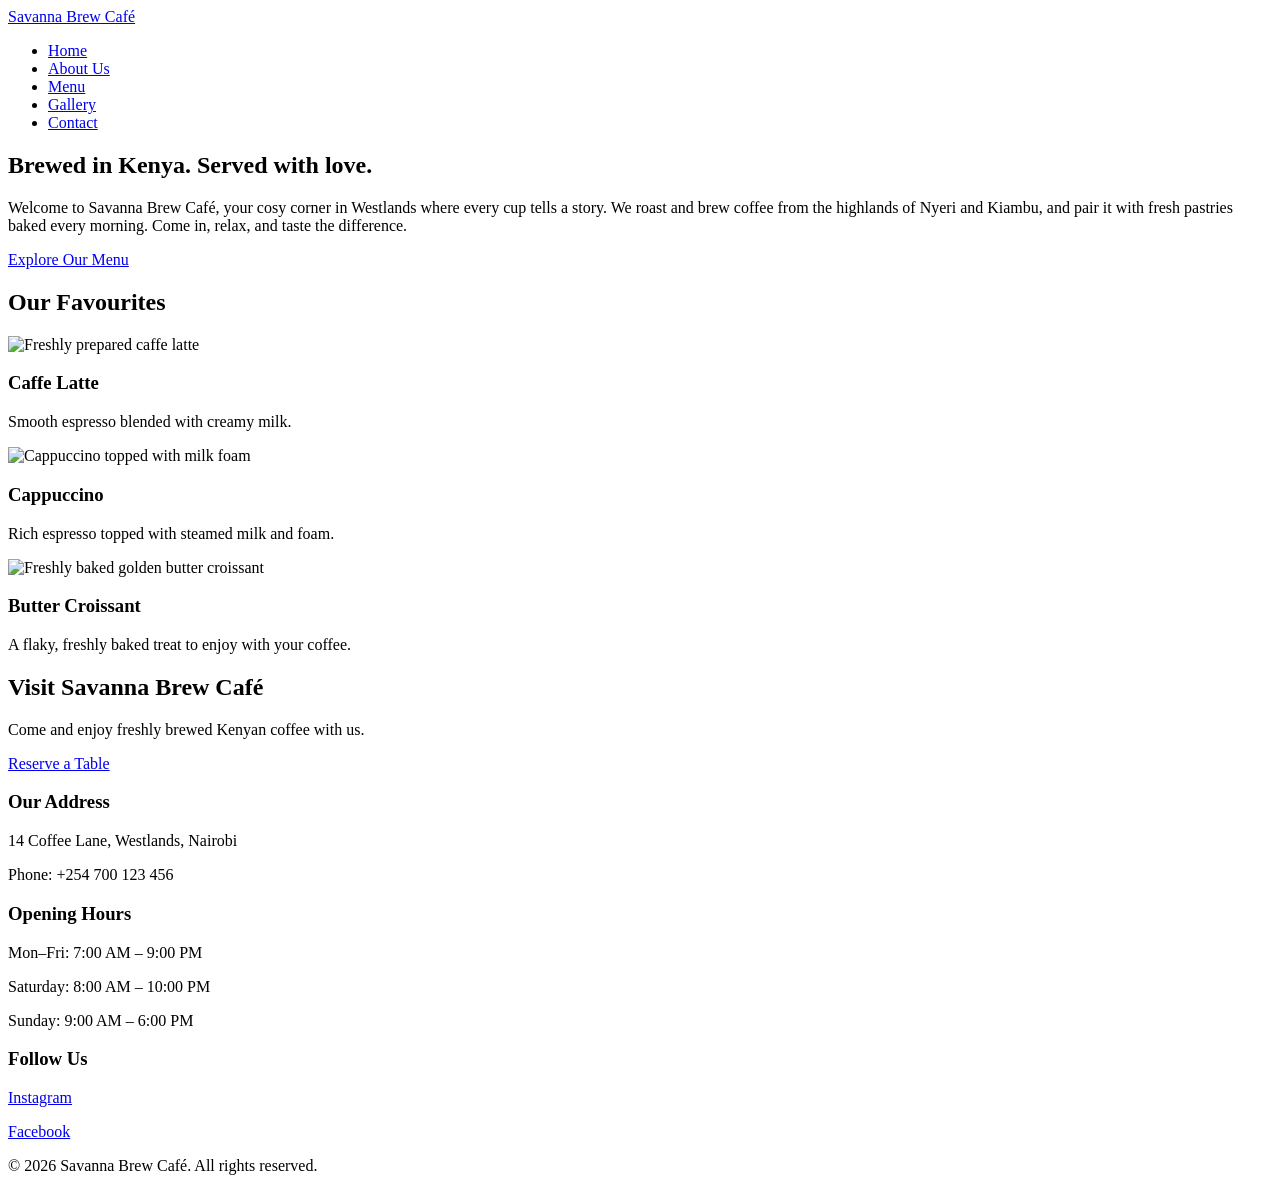
==== index.html @ 73fd677d "Create homepage layout for Savanna Brew Café Added structure and content for the Savanna Brew Café h" ====
<!DOCTYPE html>
<html lang="en">
<head>
    <meta charset="UTF-8">
    <meta name="viewport" content="width=device-width, initial-scale=1.0">
    <title>Savanna Brew Café</title>
    <link rel="stylesheet" href="css/style.css">
</head>
<body>

    <!-- Header and Navigation -->
    <header>
        <nav class="navbar">
            <a href="index.html" class="logo">Savanna Brew Café</a>

            <ul class="nav-links">
                <li><a href="index.html" class="active">Home</a></li>
                <li><a href="about.html">About Us</a></li>
                <li><a href="menu.html">Menu</a></li>
                <li><a href="gallery.html">Gallery</a></li>
                <li><a href="contact.html">Contact</a></li>
            </ul>
        </nav>
    </header>

    <!-- Main Home Page Content -->
    <main>

        <!-- Hero Section -->
        <section class="hero">
            <div class="hero-content">
                <h1>Brewed in Kenya. Served with love.</h1>

                <p>
                    Welcome to Savanna Brew Café, your cosy corner in Westlands
                    where every cup tells a story. We roast and brew coffee from
                    the highlands of Nyeri and Kiambu, and pair it with fresh
                    pastries baked every morning. Come in, relax, and taste
                    the difference.
                </p>

                <a href="menu.html" class="btn">Explore Our Menu</a>
            </div>
        </section>

        <!-- Favourite Items -->
        <section class="favourites">
            <h2>Our Favourites</h2>

            <div class="card-container">

                <article class="card">
                    <img src="latte.jpg"
                         alt="Freshly prepared caffe latte">
                    <h3>Caffe Latte</h3>
                    <p>Smooth espresso blended with creamy milk.</p>
                </article>

                <article class="card">
                    <img src="cappuccino.jpg"
                         alt="Cappuccino topped with milk foam">
                    <h3>Cappuccino</h3>
                    <p>Rich espresso topped with steamed milk and foam.</p>
                </article>

                <article class="card">
                    <img src="croissant.jpg"
                         alt="Freshly baked golden butter croissant">
                    <h3>Butter Croissant</h3>
                    <p>A flaky, freshly baked treat to enjoy with your coffee.</p>
                </article>

            </div>
        </section>

        <!-- Contact Call to Action -->
        <section class="visit">
            <h2>Visit Savanna Brew Café</h2>
            <p>Come and enjoy freshly brewed Kenyan coffee with us.</p>
            <a href="contact.html" class="btn">Reserve a Table</a>
        </section>

    </main>

    <!-- Footer -->
    <footer>
        <div class="footer-container">

            <div>
                <h3>Our Address</h3>
                <p>14 Coffee Lane, Westlands, Nairobi</p>
                <p>Phone: +254 700 123 456</p>
            </div>

            <div>
                <h3>Opening Hours</h3>
                <p>Mon–Fri: 7:00 AM – 9:00 PM</p>
                <p>Saturday: 8:00 AM – 10:00 PM</p>
                <p>Sunday: 9:00 AM – 6:00 PM</p>
            </div>

            <div>
                <h3>Follow Us</h3>
                <p><a href="https://www.instagram.com/"
                      target="_blank" rel="noopener noreferrer">Instagram</a></p>
                <p><a href="https://www.facebook.com/"
                      target="_blank" rel="noopener noreferrer">Facebook</a></p>
            </div>

        </div>

        <p class="copyright">
            &copy; 2026 Savanna Brew Café. All rights reserved.
        </p>
    </footer>

</body>
</html>
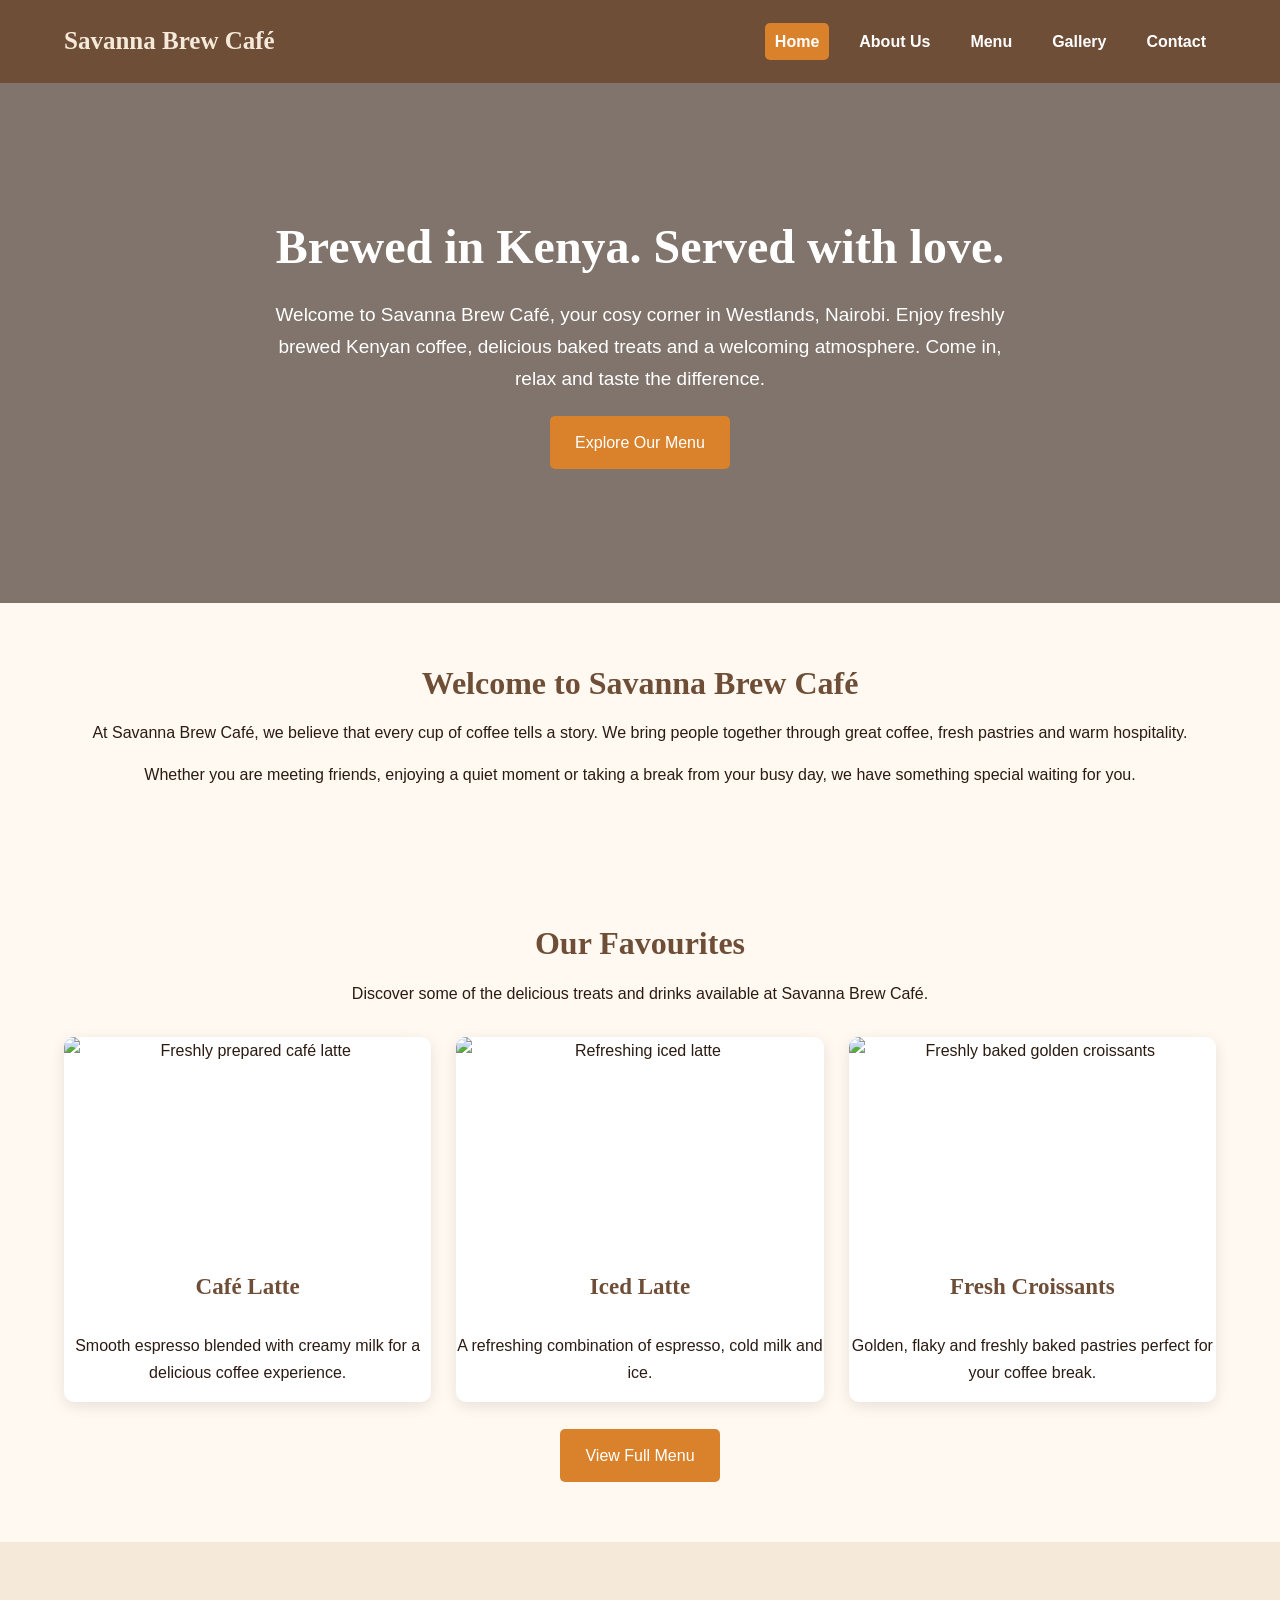
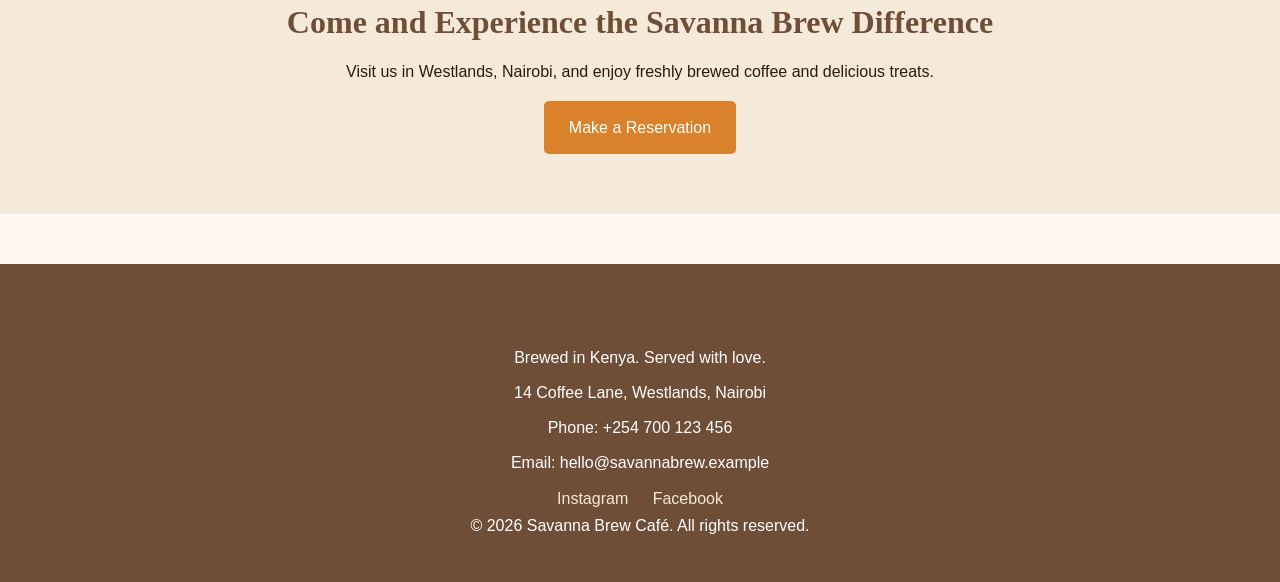
==== commit 0ecfc1b4: "Revise index.html for improved content and structure Updated the HTML structure and content for the " ====
--- a/index.html
+++ b/index.html
@@ -3,115 +3,218 @@
 <head>
     <meta charset="UTF-8">
     <meta name="viewport" content="width=device-width, initial-scale=1.0">
-    <title>Savanna Brew Café</title>
+
+    <title>Home | Savanna Brew Café</title>
+
+    <meta name="description" content="Welcome to Savanna Brew Café in Westlands, Nairobi. Enjoy freshly brewed Kenyan coffee, delicious pastries and a warm café experience.">
+
     <link rel="stylesheet" href="css/style.css">
 </head>
+
 <body>
 
-    <!-- Header and Navigation -->
-    <header>
-        <nav class="navbar">
-            <a href="index.html" class="logo">Savanna Brew Café</a>
-
-            <ul class="nav-links">
-                <li><a href="index.html" class="active">Home</a></li>
-                <li><a href="about.html">About Us</a></li>
-                <li><a href="menu.html">Menu</a></li>
-                <li><a href="gallery.html">Gallery</a></li>
-                <li><a href="contact.html">Contact</a></li>
-            </ul>
-        </nav>
+    <!-- WEBSITE HEADER -->
+    <header class="site-header">
+        <div class="container">
+
+            <a href="index.html" class="logo">
+                Savanna Brew Café
+            </a>
+
+            <!-- MAIN NAVIGATION -->
+            <nav class="main-nav">
+                <ul>
+                    <li><a href="index.html" class="active">Home</a></li>
+                    <li><a href="about.html">About Us</a></li>
+                    <li><a href="menu.html">Menu</a></li>
+                    <li><a href="gallery.html">Gallery</a></li>
+                    <li><a href="contact.html">Contact</a></li>
+                </ul>
+            </nav>
+
+        </div>
     </header>
 
-    <!-- Main Home Page Content -->
+    <!-- MAIN CONTENT -->
     <main>
 
-        <!-- Hero Section -->
+        <!-- HERO SECTION -->
         <section class="hero">
             <div class="hero-content">
+
                 <h1>Brewed in Kenya. Served with love.</h1>
 
                 <p>
-                    Welcome to Savanna Brew Café, your cosy corner in Westlands
-                    where every cup tells a story. We roast and brew coffee from
-                    the highlands of Nyeri and Kiambu, and pair it with fresh
-                    pastries baked every morning. Come in, relax, and taste
-                    the difference.
-                </p>
-
-                <a href="menu.html" class="btn">Explore Our Menu</a>
-            </div>
-        </section>
-
-        <!-- Favourite Items -->
-        <section class="favourites">
-            <h2>Our Favourites</h2>
-
-            <div class="card-container">
-
-                <article class="card">
-                    <img src="latte.jpg"
-                         alt="Freshly prepared caffe latte">
-                    <h3>Caffe Latte</h3>
-                    <p>Smooth espresso blended with creamy milk.</p>
-                </article>
-
-                <article class="card">
-                    <img src="cappuccino.jpg"
-                         alt="Cappuccino topped with milk foam">
-                    <h3>Cappuccino</h3>
-                    <p>Rich espresso topped with steamed milk and foam.</p>
-                </article>
-
-                <article class="card">
-                    <img src="croissant.jpg"
-                         alt="Freshly baked golden butter croissant">
-                    <h3>Butter Croissant</h3>
-                    <p>A flaky, freshly baked treat to enjoy with your coffee.</p>
-                </article>
-
-            </div>
-        </section>
-
-        <!-- Contact Call to Action -->
-        <section class="visit">
-            <h2>Visit Savanna Brew Café</h2>
-            <p>Come and enjoy freshly brewed Kenyan coffee with us.</p>
-            <a href="contact.html" class="btn">Reserve a Table</a>
+                    Welcome to Savanna Brew Café, your cosy corner in
+                    Westlands, Nairobi. Enjoy freshly brewed Kenyan coffee,
+                    delicious baked treats and a welcoming atmosphere.
+                    Come in, relax and taste the difference.
+                </p>
+
+                <a href="menu.html" class="btn">
+                    Explore Our Menu
+                </a>
+
+            </div>
+        </section>
+
+        <!-- INTRODUCTION -->
+        <section class="featured-section">
+            <div class="container">
+
+                <h2>Welcome to Savanna Brew Café</h2>
+
+                <p>
+                    At Savanna Brew Café, we believe that every cup of
+                    coffee tells a story. We bring people together through
+                    great coffee, fresh pastries and warm hospitality.
+                </p>
+
+                <p>
+                    Whether you are meeting friends, enjoying a quiet
+                    moment or taking a break from your busy day,
+                    we have something special waiting for you.
+                </p>
+
+            </div>
+        </section>
+
+        <!-- FEATURED PRODUCTS -->
+        <section class="featured-section">
+            <div class="container">
+
+                <h2>Our Favourites</h2>
+
+                <p>
+                    Discover some of the delicious treats and drinks
+                    available at Savanna Brew Café.
+                </p>
+
+                <div class="featured-grid">
+
+                    <!-- PRODUCT ONE -->
+                    <article class="featured-card">
+
+                        <img
+                            src="images/latte.jpg"
+                            alt="Freshly prepared café latte">
+
+                        <h3>Café Latte</h3>
+
+                        <p>
+                            Smooth espresso blended with creamy milk
+                            for a delicious coffee experience.
+                        </p>
+
+                    </article>
+
+                    <!-- PRODUCT TWO -->
+                    <article class="featured-card">
+
+                        <img
+                            src="images/iced latte.jpg"
+                            alt="Refreshing iced latte">
+
+                        <h3>Iced Latte</h3>
+
+                        <p>
+                            A refreshing combination of espresso,
+                            cold milk and ice.
+                        </p>
+
+                    </article>
+
+                    <!-- PRODUCT THREE -->
+                    <article class="featured-card">
+
+                        <img
+                            src="images/croissants.jpg"
+                            alt="Freshly baked golden croissants">
+
+                        <h3>Fresh Croissants</h3>
+
+                        <p>
+                            Golden, flaky and freshly baked pastries
+                            perfect for your coffee break.
+                        </p>
+
+                    </article>
+
+                </div>
+
+                <br>
+
+                <a href="menu.html" class="btn">
+                    View Full Menu
+                </a>
+
+            </div>
+        </section>
+
+        <!-- CALL TO ACTION -->
+        <section class="page-banner">
+            <div class="container">
+
+                <h2>Come and Experience the Savanna Brew Difference</h2>
+
+                <p>
+                    Visit us in Westlands, Nairobi, and enjoy
+                    freshly brewed coffee and delicious treats.
+                </p>
+
+                <a href="contact.html" class="btn">
+                    Make a Reservation
+                </a>
+
+            </div>
         </section>
 
     </main>
 
-    <!-- Footer -->
-    <footer>
-        <div class="footer-container">
-
-            <div>
-                <h3>Our Address</h3>
-                <p>14 Coffee Lane, Westlands, Nairobi</p>
-                <p>Phone: +254 700 123 456</p>
-            </div>
-
-            <div>
-                <h3>Opening Hours</h3>
-                <p>Mon–Fri: 7:00 AM – 9:00 PM</p>
-                <p>Saturday: 8:00 AM – 10:00 PM</p>
-                <p>Sunday: 9:00 AM – 6:00 PM</p>
-            </div>
-
-            <div>
-                <h3>Follow Us</h3>
-                <p><a href="https://www.instagram.com/"
-                      target="_blank" rel="noopener noreferrer">Instagram</a></p>
-                <p><a href="https://www.facebook.com/"
-                      target="_blank" rel="noopener noreferrer">Facebook</a></p>
-            </div>
+    <!-- WEBSITE FOOTER -->
+    <footer class="site-footer">
+
+        <div class="container">
+
+            <h3>Savanna Brew Café</h3>
+
+            <p>Brewed in Kenya. Served with love.</p>
+
+            <p>
+                14 Coffee Lane, Westlands, Nairobi
+            </p>
+
+            <p>
+                Phone: +254 700 123 456
+            </p>
+
+            <p>
+                Email: hello@savannabrew.example
+            </p>
+
+            <div class="social-links">
+
+                <a href="https://www.instagram.com/"
+                   target="_blank"
+                   rel="noopener noreferrer">
+                    Instagram
+                </a>
+
+                <a href="https://www.facebook.com/"
+                   target="_blank"
+                   rel="noopener noreferrer">
+                    Facebook
+                </a>
+
+            </div>
+
+            <p>
+                &copy; 2026 Savanna Brew Café.
+                All rights reserved.
+            </p>
 
         </div>
 
-        <p class="copyright">
-            &copy; 2026 Savanna Brew Café. All rights reserved.
-        </p>
     </footer>
 
 </body>
--- a/css/style.css
+++ b/css/style.css
@@ -0,0 +1,478 @@
+:root {
+    --coffee-brown: #6F4E37;
+    --cream: #F5E9DA;
+    --savanna-orange: #D9822B;
+    --dark-text: #2B1B12;
+    --white: #FFFFFF;
+    --light-brown: #E8D5C0;
+}
+
+* {
+    margin: 0;
+    padding: 0;
+    box-sizing: border-box;
+}
+
+html {
+    scroll-behavior: smooth;
+}
+
+body {
+    font-family: Arial, sans-serif;
+    font-size: 16px;
+    line-height: 1.7;
+    color: var(--dark-text);
+    background: #FFF9F2;
+}
+
+h1, h2, h3 {
+    font-family: Georgia, serif;
+    color: var(--coffee-brown);
+    line-height: 1.3;
+    margin-bottom: 15px;
+}
+
+h1 { font-size: 42px; }
+h2 { font-size: 32px; }
+h3 { font-size: 23px; }
+
+p { margin-bottom: 15px; }
+
+a {
+    color: var(--coffee-brown);
+    text-decoration: none;
+}
+
+a:hover { color: var(--savanna-orange); }
+
+img {
+    max-width: 100%;
+    display: block;
+}
+
+.container {
+    width: 90%;
+    max-width: 1200px;
+    margin: auto;
+}
+
+/* HEADER AND NAVIGATION */
+
+.site-header {
+    background: var(--coffee-brown);
+    padding: 20px 0;
+}
+
+.site-header .container {
+    display: flex;
+    justify-content: space-between;
+    align-items: center;
+    gap: 20px;
+}
+
+.logo {
+    color: var(--cream);
+    font-family: Georgia, serif;
+    font-size: 25px;
+    font-weight: bold;
+}
+
+.main-nav ul {
+    list-style: none;
+    display: flex;
+    gap: 20px;
+}
+
+.main-nav a {
+    color: var(--white);
+    padding: 10px;
+    font-weight: bold;
+}
+
+.main-nav a:hover,
+.main-nav a.active {
+    background: var(--savanna-orange);
+    border-radius: 5px;
+    color: var(--white);
+}
+
+/* BUTTONS */
+
+.btn, button {
+    display: inline-block;
+    background: var(--savanna-orange);
+    color: var(--white);
+    padding: 13px 25px;
+    border: none;
+    border-radius: 5px;
+    cursor: pointer;
+    font-size: 16px;
+    transition: 0.3s;
+}
+
+.btn:hover, button:hover {
+    background: var(--coffee-brown);
+    color: var(--white);
+}
+
+/* HOMEPAGE HERO */
+
+.hero {
+    min-height: 520px;
+    background-image:
+        linear-gradient(rgba(43,27,18,0.6), rgba(43,27,18,0.6)),
+        url("../images/hero.jpg");
+    background-size: cover;
+    background-position: center;
+    display: flex;
+    align-items: center;
+    justify-content: center;
+    text-align: center;
+    padding: 50px 20px;
+    color: var(--white);
+}
+
+.hero h1, .hero h2 {
+    color: var(--white);
+    font-size: 48px;
+}
+
+.hero p {
+    max-width: 750px;
+    margin: 20px auto;
+    font-size: 19px;
+}
+
+/* PAGE BANNER */
+
+.page-banner {
+    background: var(--cream);
+    padding: 60px 20px;
+    text-align: center;
+}
+
+/* HOMEPAGE CARDS */
+
+.featured-section,
+.favourites-section {
+    padding: 60px 0;
+    text-align: center;
+}
+
+.featured-grid,
+.featured-cards,
+.favourites-grid,
+.product-grid {
+    display: flex;
+    gap: 25px;
+    justify-content: center;
+    align-items: stretch;
+    margin-top: 30px;
+}
+
+.featured-card,
+.favourite-card,
+.product-card {
+    flex: 1;
+    background: var(--white);
+    border-radius: 10px;
+    overflow: hidden;
+    box-shadow: 0 4px 15px rgba(0,0,0,0.1);
+    transition: 0.3s;
+}
+
+.featured-card:hover,
+.favourite-card:hover,
+.product-card:hover {
+    transform: translateY(-7px);
+}
+
+.featured-card img,
+.favourite-card img,
+.product-card img {
+    width: 100%;
+    height: 220px;
+    object-fit: cover;
+}
+
+.featured-card h3,
+.favourite-card h3,
+.product-card h3 {
+    padding: 15px;
+}
+
+/* ABOUT PAGE */
+
+.about-section {
+    padding: 60px 0;
+}
+
+.about-content,
+.about-container,
+.about-wrapper {
+    display: flex;
+    align-items: center;
+    gap: 40px;
+}
+
+.about-image,
+.about-content img,
+.about-container img {
+    width: 45%;
+    max-height: 450px;
+    object-fit: cover;
+    border-radius: 12px;
+}
+
+.about-text { flex: 1; }
+
+.about-text ul {
+    padding-left: 25px;
+}
+
+blockquote {
+    background: var(--cream);
+    border-left: 5px solid var(--savanna-orange);
+    padding: 20px;
+    margin: 25px 0;
+    font-style: italic;
+}
+
+/* MENU TABLES */
+
+.menu-section {
+    padding: 50px 0;
+}
+
+.menu-section h2 {
+    margin-top: 30px;
+}
+
+.table-wrapper,
+.table-container {
+    width: 100%;
+    overflow-x: auto;
+    margin-bottom: 30px;
+}
+
+table {
+    width: 100%;
+    border-collapse: collapse;
+    background: var(--white);
+    border: 1px solid var(--light-brown);
+    margin-bottom: 25px;
+}
+
+thead {
+    background: var(--coffee-brown);
+    color: var(--white);
+}
+
+th, td {
+    padding: 14px 16px;
+    text-align: left;
+    border: 1px solid var(--light-brown);
+}
+
+tbody tr:nth-child(even) {
+    background: var(--cream);
+}
+
+tbody tr:hover {
+    background: #F2D9BD;
+}
+
+td:last-child,
+th:last-child {
+    text-align: right;
+}
+
+/* GALLERY */
+
+.gallery-section {
+    padding: 55px 0;
+}
+
+.gallery-section h2 {
+    text-align: center;
+    margin-bottom: 30px;
+}
+
+.gallery-grid {
+    display: grid;
+    grid-template-columns: repeat(4, 1fr);
+    gap: 22px;
+}
+
+.gallery-item {
+    background: var(--white);
+    border-radius: 10px;
+    overflow: hidden;
+    box-shadow: 0 4px 12px rgba(0,0,0,0.1);
+}
+
+.gallery-item img {
+    width: 100%;
+    height: 240px;
+    object-fit: cover;
+    transition: transform 0.3s;
+}
+
+.gallery-item:hover img {
+    transform: scale(1.05);
+}
+
+.gallery-item figcaption {
+    text-align: center;
+    padding: 12px;
+    font-weight: bold;
+    color: var(--coffee-brown);
+}
+
+/* CONTACT PAGE */
+
+.contact-section {
+    padding: 60px 0;
+}
+
+.contact-container,
+.contact-content {
+    display: flex;
+    align-items: flex-start;
+    gap: 40px;
+}
+
+.contact-details,
+.contact-info {
+    flex: 1;
+    background: var(--cream);
+    padding: 30px;
+    border-radius: 10px;
+}
+
+.contact-form {
+    flex: 1.3;
+    background: var(--white);
+    padding: 30px;
+    border-radius: 10px;
+    box-shadow: 0 4px 15px rgba(0,0,0,0.08);
+}
+
+form label {
+    display: block;
+    font-weight: bold;
+    margin-bottom: 6px;
+}
+
+form input,
+form select,
+form textarea {
+    width: 100%;
+    padding: 12px;
+    margin-bottom: 18px;
+    border: 1px solid #B9A28C;
+    border-radius: 5px;
+    font-size: 16px;
+}
+
+form fieldset {
+    border: 1px solid var(--light-brown);
+    padding: 15px;
+    margin-bottom: 20px;
+}
+
+/* FOOTER */
+
+.site-footer {
+    background: var(--coffee-brown);
+    color: var(--white);
+    text-align: center;
+    padding: 35px 15px;
+    margin-top: 50px;
+}
+
+.site-footer p {
+    margin-bottom: 8px;
+}
+
+.site-footer a {
+    color: var(--cream);
+    margin: 0 10px;
+}
+
+.site-footer a:hover {
+    color: var(--savanna-orange);
+}
+
+/* TABLET */
+
+@media (max-width: 768px) {
+    .site-header .container {
+        flex-direction: column;
+    }
+
+    .main-nav ul {
+        flex-wrap: wrap;
+        justify-content: center;
+        gap: 10px;
+    }
+
+    .featured-grid,
+    .featured-cards,
+    .favourites-grid,
+    .product-grid {
+        flex-wrap: wrap;
+    }
+
+    .featured-card,
+    .favourite-card,
+    .product-card {
+        flex: 1 1 45%;
+    }
+
+    .about-content,
+    .about-container,
+    .about-wrapper,
+    .contact-container,
+    .contact-content {
+        flex-direction: column;
+    }
+
+    .about-image,
+    .about-content img,
+    .about-container img {
+        width: 100%;
+    }
+
+    .gallery-grid {
+        grid-template-columns: repeat(2, 1fr);
+    }
+}
+
+/* MOBILE */
+
+@media (max-width: 480px) {
+    h1 { font-size: 32px; }
+    h2 { font-size: 26px; }
+
+    .container { width: 94%; }
+
+    .featured-card,
+    .favourite-card,
+    .product-card {
+        flex: 1 1 100%;
+    }
+
+    .gallery-grid {
+        grid-template-columns: 1fr;
+    }
+
+    .hero h1,
+    .hero h2 {
+        font-size: 30px;
+    }
+
+    .gallery-item img {
+        height: 230px;
+    }
+}
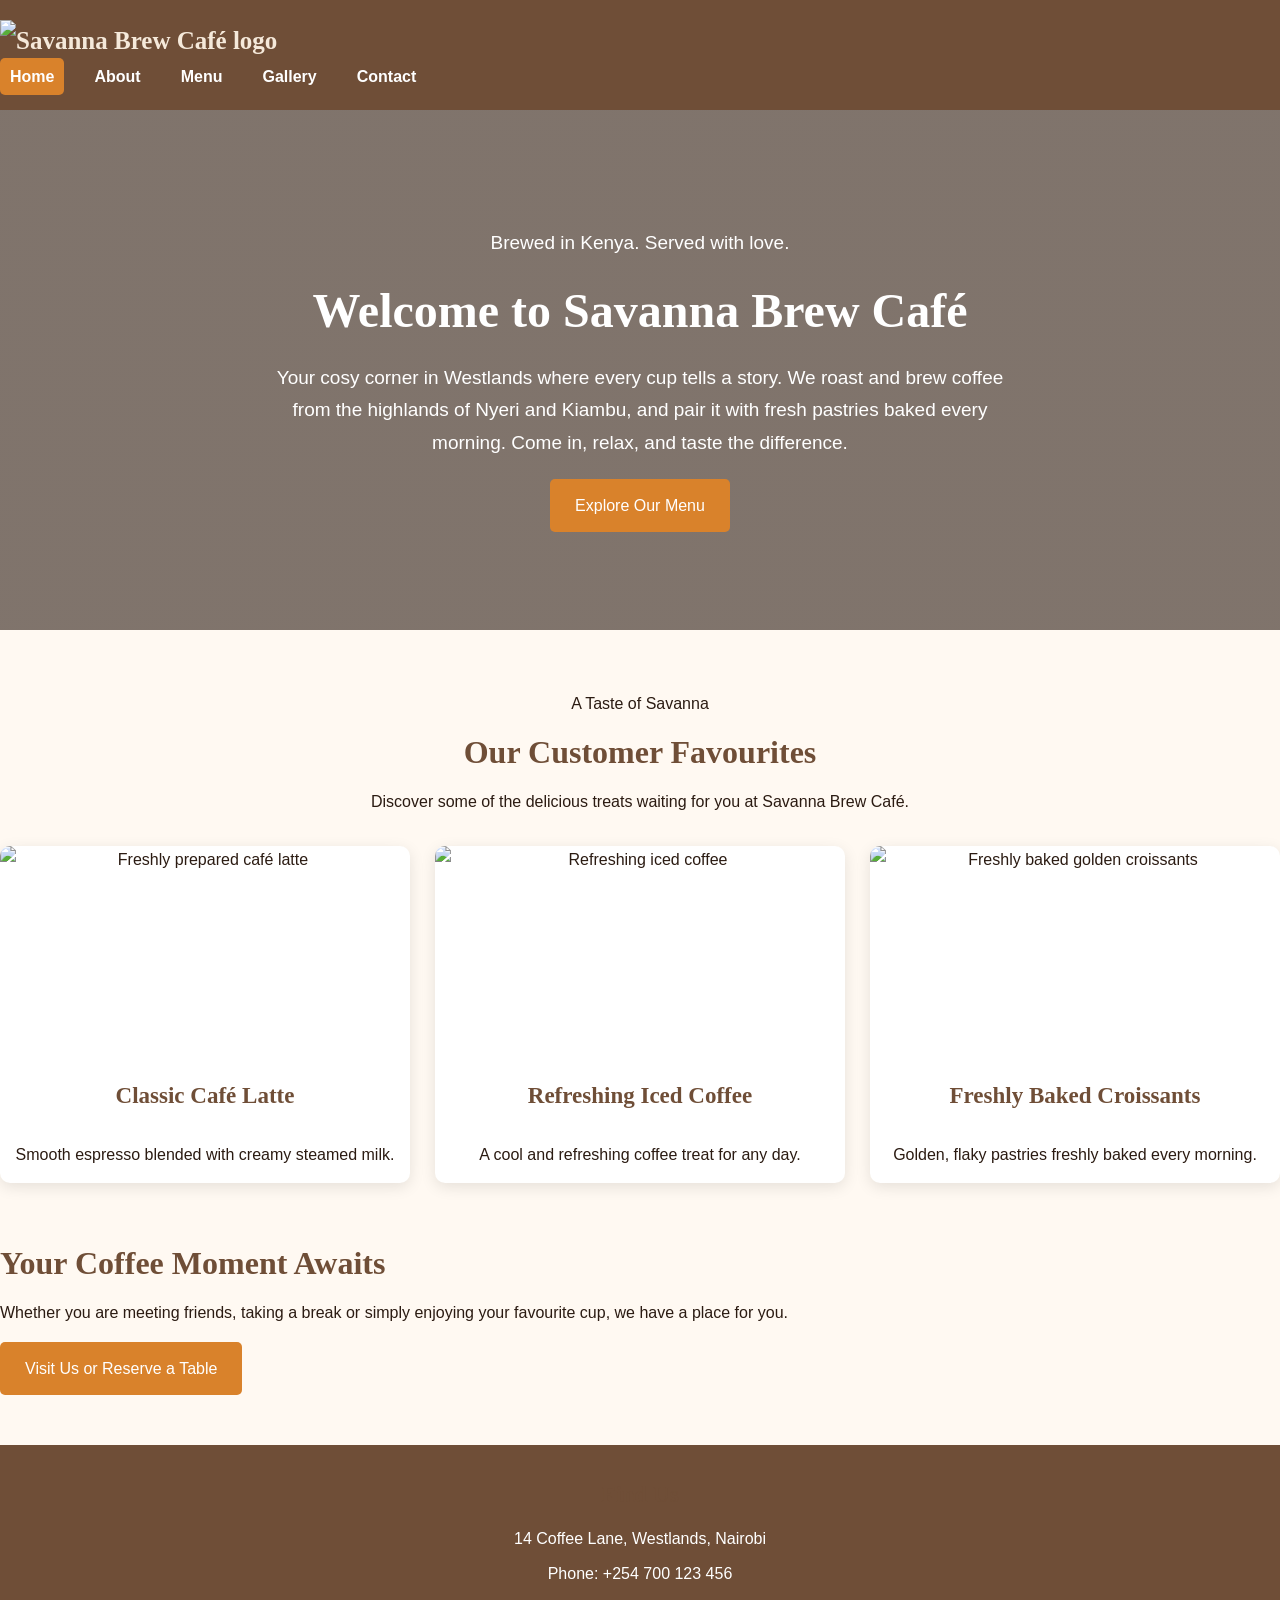
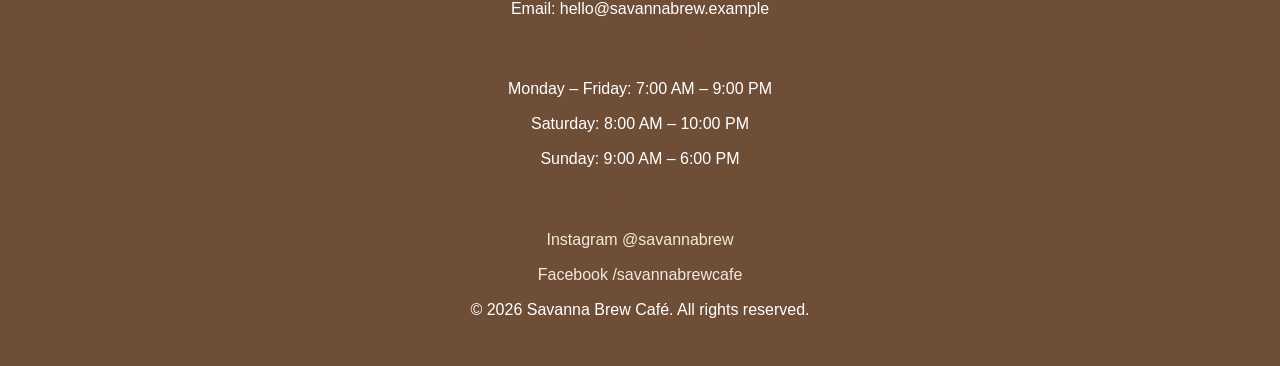
==== commit 656a8796: "Refactor index.html for improved content and structure Updated meta description and improved content" ====
--- a/index.html
+++ b/index.html
@@ -3,29 +3,27 @@
 <head>
     <meta charset="UTF-8">
     <meta name="viewport" content="width=device-width, initial-scale=1.0">
-
+    <meta name="description" content="Welcome to Savanna Brew Café in Westlands, Nairobi. Enjoy freshly brewed Kenyan coffee and delicious pastries.">
     <title>Home | Savanna Brew Café</title>
-
-    <meta name="description" content="Welcome to Savanna Brew Café in Westlands, Nairobi. Enjoy freshly brewed Kenyan coffee, delicious pastries and a warm café experience.">
 
     <link rel="stylesheet" href="css/style.css">
 </head>
 
 <body>
 
-    <!-- WEBSITE HEADER -->
+    <!-- Header and Navigation -->
     <header class="site-header">
-        <div class="container">
+        <div class="header-container">
 
             <a href="index.html" class="logo">
-                Savanna Brew Café
+                <img src="images/savanna-brew-logo.png"
+                     alt="Savanna Brew Café logo">
             </a>
 
-            <!-- MAIN NAVIGATION -->
-            <nav class="main-nav">
+            <nav class="main-nav" aria-label="Main navigation">
                 <ul>
                     <li><a href="index.html" class="active">Home</a></li>
-                    <li><a href="about.html">About Us</a></li>
+                    <li><a href="about.html">About</a></li>
                     <li><a href="menu.html">Menu</a></li>
                     <li><a href="gallery.html">Gallery</a></li>
                     <li><a href="contact.html">Contact</a></li>
@@ -35,186 +33,141 @@
         </div>
     </header>
 
-    <!-- MAIN CONTENT -->
+    <!-- Main Content -->
     <main>
 
-        <!-- HERO SECTION -->
+        <!-- Hero Section -->
         <section class="hero">
             <div class="hero-content">
+                <p class="hero-tagline">
+                    Brewed in Kenya. Served with love.
+                </p>
 
-                <h1>Brewed in Kenya. Served with love.</h1>
+                <h1>Welcome to Savanna Brew Café</h1>
 
                 <p>
-                    Welcome to Savanna Brew Café, your cosy corner in
-                    Westlands, Nairobi. Enjoy freshly brewed Kenyan coffee,
-                    delicious baked treats and a welcoming atmosphere.
-                    Come in, relax and taste the difference.
+                    Your cosy corner in Westlands where every cup tells
+                    a story. We roast and brew coffee from the highlands
+                    of Nyeri and Kiambu, and pair it with fresh pastries
+                    baked every morning. Come in, relax, and taste the difference.
                 </p>
 
                 <a href="menu.html" class="btn">
                     Explore Our Menu
                 </a>
+            </div>
+        </section>
+
+        <!-- Featured Section -->
+        <section class="featured-section">
+            <div class="section-heading">
+                <p class="section-subtitle">A Taste of Savanna</p>
+                <h2>Our Customer Favourites</h2>
+                <p>
+                    Discover some of the delicious treats waiting for you
+                    at Savanna Brew Café.
+                </p>
+            </div>
+
+            <div class="featured-grid">
+
+                <article class="featured-card">
+                    <img src="images/latte.jpg"
+                         alt="Freshly prepared café latte">
+
+                    <div class="card-content">
+                        <h3>Classic Café Latte</h3>
+                        <p>
+                            Smooth espresso blended with creamy steamed milk.
+                        </p>
+                    </div>
+                </article>
+
+                <article class="featured-card">
+                    <img src="images/iced-coffee.jpg"
+                         alt="Refreshing iced coffee">
+
+                    <div class="card-content">
+                        <h3>Refreshing Iced Coffee</h3>
+                        <p>
+                            A cool and refreshing coffee treat for any day.
+                        </p>
+                    </div>
+                </article>
+
+                <article class="featured-card">
+                    <img src="images/croissants.jpg"
+                         alt="Freshly baked golden croissants">
+
+                    <div class="card-content">
+                        <h3>Freshly Baked Croissants</h3>
+                        <p>
+                            Golden, flaky pastries freshly baked every morning.
+                        </p>
+                    </div>
+                </article>
 
             </div>
         </section>
 
-        <!-- INTRODUCTION -->
-        <section class="featured-section">
-            <div class="container">
+        <!-- Contact Call to Action -->
+        <section class="home-cta">
+            <h2>Your Coffee Moment Awaits</h2>
 
-                <h2>Welcome to Savanna Brew Café</h2>
+            <p>
+                Whether you are meeting friends, taking a break or simply
+                enjoying your favourite cup, we have a place for you.
+            </p>
 
-                <p>
-                    At Savanna Brew Café, we believe that every cup of
-                    coffee tells a story. We bring people together through
-                    great coffee, fresh pastries and warm hospitality.
-                </p>
-
-                <p>
-                    Whether you are meeting friends, enjoying a quiet
-                    moment or taking a break from your busy day,
-                    we have something special waiting for you.
-                </p>
-
-            </div>
-        </section>
-
-        <!-- FEATURED PRODUCTS -->
-        <section class="featured-section">
-            <div class="container">
-
-                <h2>Our Favourites</h2>
-
-                <p>
-                    Discover some of the delicious treats and drinks
-                    available at Savanna Brew Café.
-                </p>
-
-                <div class="featured-grid">
-
-                    <!-- PRODUCT ONE -->
-                    <article class="featured-card">
-
-                        <img
-                            src="images/latte.jpg"
-                            alt="Freshly prepared café latte">
-
-                        <h3>Café Latte</h3>
-
-                        <p>
-                            Smooth espresso blended with creamy milk
-                            for a delicious coffee experience.
-                        </p>
-
-                    </article>
-
-                    <!-- PRODUCT TWO -->
-                    <article class="featured-card">
-
-                        <img
-                            src="images/iced latte.jpg"
-                            alt="Refreshing iced latte">
-
-                        <h3>Iced Latte</h3>
-
-                        <p>
-                            A refreshing combination of espresso,
-                            cold milk and ice.
-                        </p>
-
-                    </article>
-
-                    <!-- PRODUCT THREE -->
-                    <article class="featured-card">
-
-                        <img
-                            src="images/croissants.jpg"
-                            alt="Freshly baked golden croissants">
-
-                        <h3>Fresh Croissants</h3>
-
-                        <p>
-                            Golden, flaky and freshly baked pastries
-                            perfect for your coffee break.
-                        </p>
-
-                    </article>
-
-                </div>
-
-                <br>
-
-                <a href="menu.html" class="btn">
-                    View Full Menu
-                </a>
-
-            </div>
-        </section>
-
-        <!-- CALL TO ACTION -->
-        <section class="page-banner">
-            <div class="container">
-
-                <h2>Come and Experience the Savanna Brew Difference</h2>
-
-                <p>
-                    Visit us in Westlands, Nairobi, and enjoy
-                    freshly brewed coffee and delicious treats.
-                </p>
-
-                <a href="contact.html" class="btn">
-                    Make a Reservation
-                </a>
-
-            </div>
+            <a href="contact.html" class="btn">
+                Visit Us or Reserve a Table
+            </a>
         </section>
 
     </main>
 
-    <!-- WEBSITE FOOTER -->
+    <!-- Footer -->
     <footer class="site-footer">
+        <div class="footer-container">
 
-        <div class="container">
+            <section class="footer-column">
+                <h3>Find Us</h3>
+                <p>14 Coffee Lane, Westlands, Nairobi</p>
+                <p>Phone: +254 700 123 456</p>
+                <p>Email: hello@savannabrew.example</p>
+            </section>
 
-            <h3>Savanna Brew Café</h3>
+            <section class="footer-column">
+                <h3>Opening Hours</h3>
+                <p>Monday – Friday: 7:00 AM – 9:00 PM</p>
+                <p>Saturday: 8:00 AM – 10:00 PM</p>
+                <p>Sunday: 9:00 AM – 6:00 PM</p>
+            </section>
 
-            <p>Brewed in Kenya. Served with love.</p>
+            <section class="footer-column">
+                <h3>Follow Us</h3>
+                <p>
+                    <a href="https://www.instagram.com/savannabrew/"
+                       target="_blank" rel="noopener noreferrer">
+                        Instagram @savannabrew
+                    </a>
+                </p>
 
-            <p>
-                14 Coffee Lane, Westlands, Nairobi
-            </p>
-
-            <p>
-                Phone: +254 700 123 456
-            </p>
-
-            <p>
-                Email: hello@savannabrew.example
-            </p>
-
-            <div class="social-links">
-
-                <a href="https://www.instagram.com/"
-                   target="_blank"
-                   rel="noopener noreferrer">
-                    Instagram
-                </a>
-
-                <a href="https://www.facebook.com/"
-                   target="_blank"
-                   rel="noopener noreferrer">
-                    Facebook
-                </a>
-
-            </div>
-
-            <p>
-                &copy; 2026 Savanna Brew Café.
-                All rights reserved.
-            </p>
+                <p>
+                    <a href="https://www.facebook.com/savannabrewcafe/"
+                       target="_blank" rel="noopener noreferrer">
+                        Facebook /savannabrewcafe
+                    </a>
+                </p>
+            </section>
 
         </div>
 
+        <div class="footer-bottom">
+            <p>
+                &copy; 2026 Savanna Brew Café. All rights reserved.
+            </p>
+        </div>
     </footer>
 
 </body>
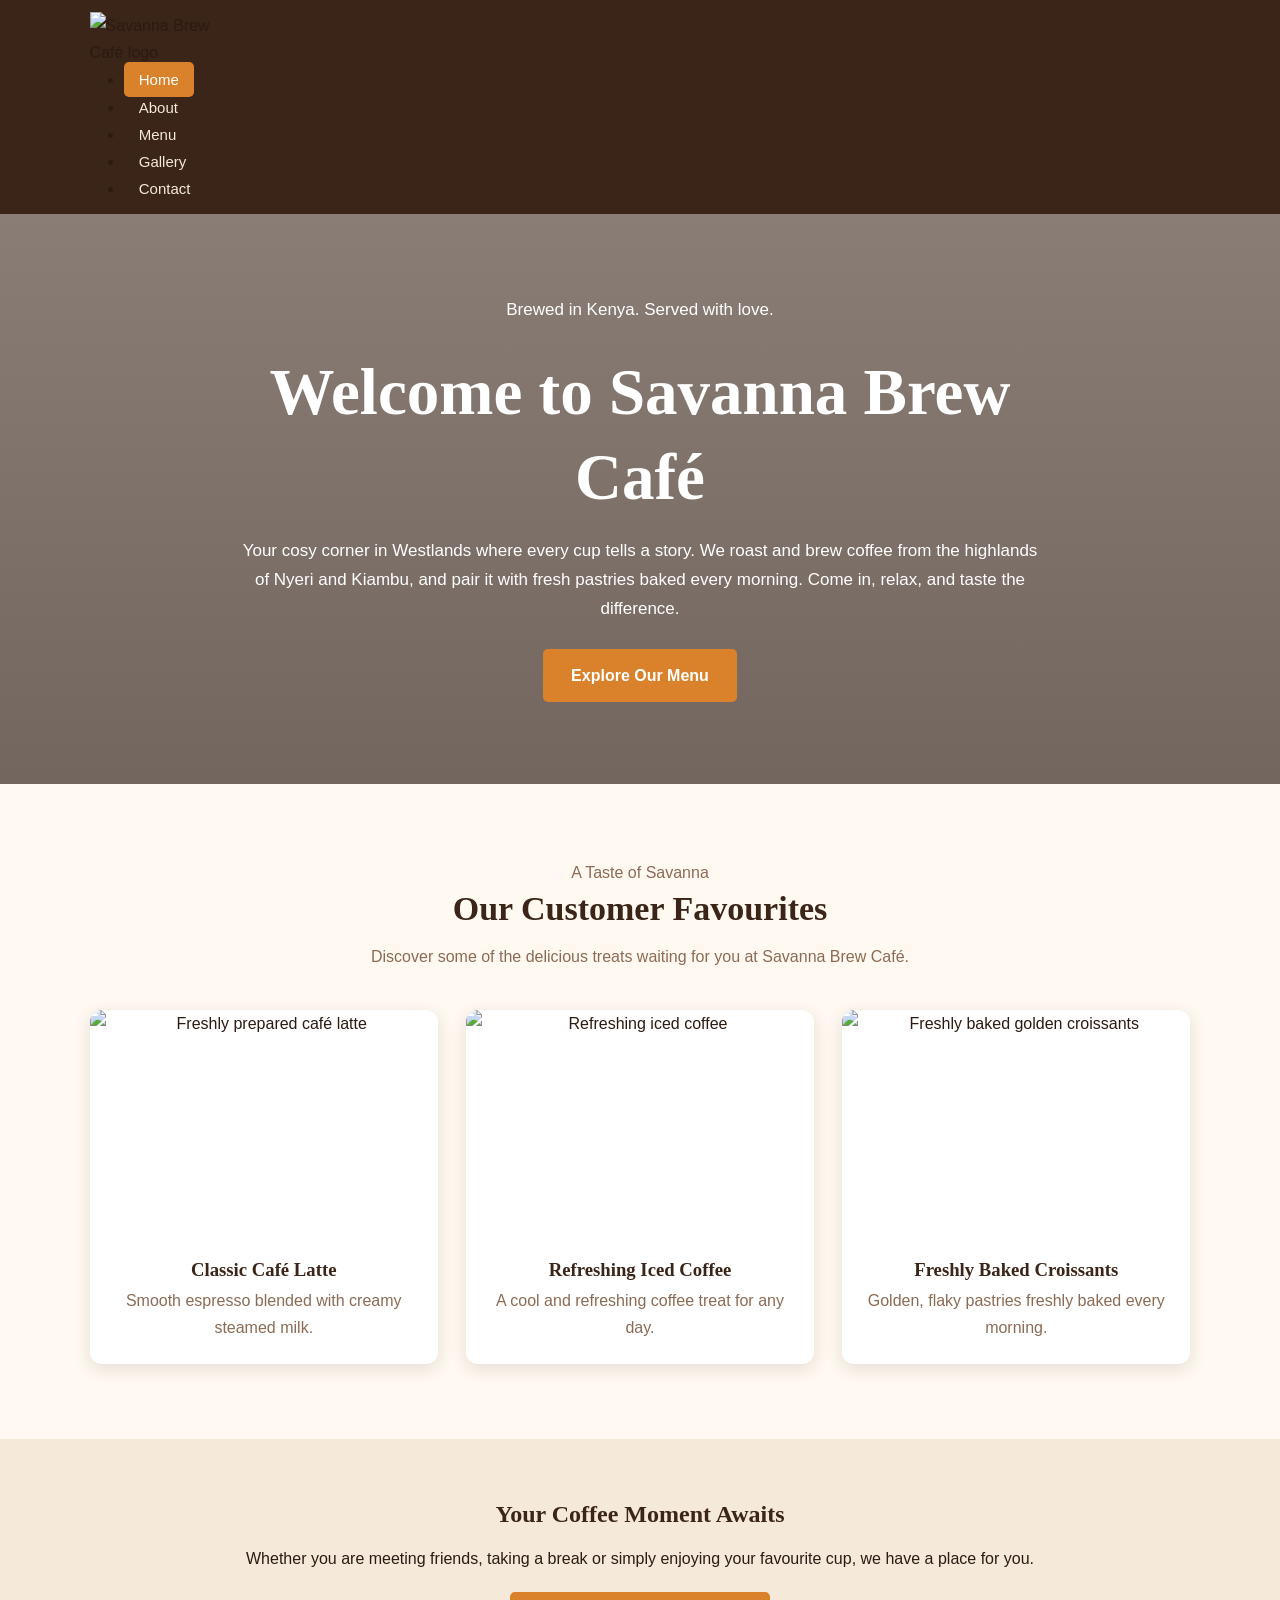
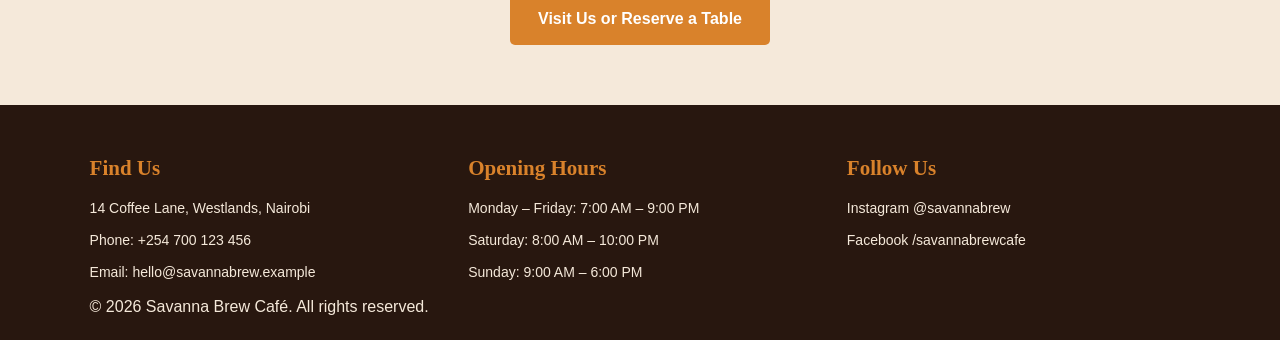
==== commit 96219801: "Update image paths in index.html" ====
--- a/index.html
+++ b/index.html
@@ -16,7 +16,7 @@
         <div class="header-container">
 
             <a href="index.html" class="logo">
-                <img src="images/savanna-brew-logo.png"
+                <img src="savanna-brew-logo.png"
                      alt="Savanna Brew Café logo">
             </a>
 
@@ -72,7 +72,7 @@
             <div class="featured-grid">
 
                 <article class="featured-card">
-                    <img src="images/latte.jpg"
+                    <img src="latte.jpg"
                          alt="Freshly prepared café latte">
 
                     <div class="card-content">
@@ -84,7 +84,7 @@
                 </article>
 
                 <article class="featured-card">
-                    <img src="images/iced-coffee.jpg"
+                    <img src="iced-coffee.jpg"
                          alt="Refreshing iced coffee">
 
                     <div class="card-content">
@@ -96,7 +96,7 @@
                 </article>
 
                 <article class="featured-card">
-                    <img src="images/croissants.jpg"
+                    <img src="croissants.jpg"
                          alt="Freshly baked golden croissants">
 
                     <div class="card-content">
--- a/css/style.css
+++ b/css/style.css
@@ -1,10 +1,21 @@
+/* =================================
+   SAVANNA BREW CAFE
+   Main stylesheet
+================================= */
+
+/* 1. COLOUR PALETTE AND GENERAL SETTINGS */
+
 :root {
-    --coffee-brown: #6F4E37;
+    --coffee-brown: #3B2418;
+    --dark-brown: #28170F;
     --cream: #F5E9DA;
+    --light-cream: #FFF9F1;
     --savanna-orange: #D9822B;
-    --dark-text: #2B1B12;
     --white: #FFFFFF;
-    --light-brown: #E8D5C0;
+    --text-dark: #2B1B12;
+    --soft-brown: #8B6B55;
+    --border-colour: #E4D2BF;
+    --shadow: 0 5px 18px rgba(40, 23, 15, 0.12);
 }
 
 * {
@@ -14,288 +25,357 @@
 }
 
 html {
-    scroll-behavior: smooth;
+    scroll-behaviour: smooth;
 }
 
 body {
-    font-family: Arial, sans-serif;
-    font-size: 16px;
+    font-family: "Open Sans", Arial, sans-serif;
+    background-color: var(--light-cream);
+    color: var(--text-dark);
     line-height: 1.7;
-    color: var(--dark-text);
-    background: #FFF9F2;
-}
-
-h1, h2, h3 {
-    font-family: Georgia, serif;
+}
+
+h1,
+h2,
+h3,
+h4 {
+    font-family: "Playfair Display", Georgia, serif;
     color: var(--coffee-brown);
     line-height: 1.3;
-    margin-bottom: 15px;
-}
-
-h1 { font-size: 42px; }
-h2 { font-size: 32px; }
-h3 { font-size: 23px; }
-
-p { margin-bottom: 15px; }
-
-a {
-    color: var(--coffee-brown);
-    text-decoration: none;
-}
-
-a:hover { color: var(--savanna-orange); }
+}
 
 img {
     max-width: 100%;
     display: block;
 }
 
-.container {
-    width: 90%;
-    max-width: 1200px;
-    margin: auto;
-}
-
-/* HEADER AND NAVIGATION */
+a {
+    text-decoration: none;
+    color: inherit;
+}
+
+button,
+input,
+select,
+textarea {
+    font: inherit;
+}
+
+
+/* 2. HEADER AND NAVIGATION */
 
 .site-header {
-    background: var(--coffee-brown);
-    padding: 20px 0;
-}
-
-.site-header .container {
+    background-color: var(--coffee-brown);
+    min-height: 90px;
+    padding: 12px 7%;
     display: flex;
     justify-content: space-between;
     align-items: center;
-    gap: 20px;
-}
-
-.logo {
+    gap: 25px;
+    flex-wrap: wrap;
+}
+
+.logo img {
+    width: 150px;
+    max-height: 70px;
+    object-fit: contain;
+}
+
+.main-nav {
+    display: flex;
+    align-items: center;
+    justify-content: center;
+    gap: 12px;
+    flex-wrap: wrap;
+}
+
+.main-nav a {
     color: var(--cream);
-    font-family: Georgia, serif;
-    font-size: 25px;
-    font-weight: bold;
-}
-
-.main-nav ul {
-    list-style: none;
-    display: flex;
-    gap: 20px;
-}
-
-.main-nav a {
+    padding: 9px 15px;
+    border-radius: 5px;
+    font-size: 15px;
+    transition: 0.3s ease;
+}
+
+.main-nav a:hover,
+.main-nav a:focus,
+.main-nav a.active {
+    background-color: var(--savanna-orange);
     color: var(--white);
-    padding: 10px;
-    font-weight: bold;
-}
-
-.main-nav a:hover,
-.main-nav a.active {
-    background: var(--savanna-orange);
-    border-radius: 5px;
-    color: var(--white);
-}
-
-/* BUTTONS */
-
-.btn, button {
-    display: inline-block;
-    background: var(--savanna-orange);
-    color: var(--white);
-    padding: 13px 25px;
-    border: none;
-    border-radius: 5px;
-    cursor: pointer;
-    font-size: 16px;
-    transition: 0.3s;
-}
-
-.btn:hover, button:hover {
-    background: var(--coffee-brown);
-    color: var(--white);
-}
-
-/* HOMEPAGE HERO */
+}
+
+
+/* 3. HOME PAGE HERO */
 
 .hero {
-    min-height: 520px;
-    background-image:
-        linear-gradient(rgba(43,27,18,0.6), rgba(43,27,18,0.6)),
-        url("../images/hero.jpg");
-    background-size: cover;
-    background-position: center;
+    min-height: 570px;
+    background:
+        linear-gradient(rgba(40, 23, 15, 0.55), rgba(40, 23, 15, 0.65)),
+        url("../images/hero.jpeg") center/cover no-repeat;
     display: flex;
     align-items: center;
     justify-content: center;
     text-align: center;
+    padding: 70px 8%;
+    color: var(--white);
+}
+
+.hero-content {
+    max-width: 800px;
+}
+
+.hero h1 {
+    color: var(--white);
+    font-size: clamp(38px, 6vw, 65px);
+    margin-bottom: 18px;
+}
+
+.hero p {
+    color: var(--white);
+    font-size: 17px;
+    margin-bottom: 25px;
+}
+
+.hero .tagline {
+    color: var(--savanna-orange);
+    font-weight: bold;
+    letter-spacing: 2px;
+    text-transform: uppercase;
+}
+
+
+/* 4. BUTTONS */
+
+.btn {
+    display: inline-block;
+    background-color: var(--savanna-orange);
+    color: var(--white);
+    padding: 13px 28px;
+    border-radius: 5px;
+    font-weight: bold;
+    transition: 0.3s ease;
+}
+
+.btn:hover,
+.btn:focus {
+    background-color: var(--dark-brown);
+    transform: translateY(-3px);
+}
+
+
+/* 5. HOME PAGE FEATURED CARDS */
+
+.featured-section {
+    padding: 75px 7%;
+    text-align: center;
+}
+
+.section-heading {
+    text-align: center;
+    max-width: 750px;
+    margin: 0 auto 40px;
+}
+
+.section-heading h2 {
+    font-size: 34px;
+    margin-bottom: 12px;
+}
+
+.section-heading p {
+    color: var(--soft-brown);
+}
+
+.featured-grid {
+    display: flex;
+    justify-content: center;
+    gap: 28px;
+    flex-wrap: wrap;
+}
+
+.featured-card {
+    flex: 1 1 250px;
+    max-width: 360px;
+    background-color: var(--white);
+    border-radius: 12px;
+    overflow: hidden;
+    box-shadow: var(--shadow);
+    transition: 0.3s ease;
+}
+
+.featured-card:hover {
+    transform: translateY(-8px);
+    box-shadow: 0 10px 25px rgba(40, 23, 15, 0.2);
+}
+
+.featured-card img {
+    width: 100%;
+    height: 230px;
+    object-fit: cover;
+}
+
+.featured-card h3 {
+    padding: 18px 15px 5px;
+}
+
+.featured-card p {
+    padding: 0 18px 22px;
+    color: var(--soft-brown);
+}
+
+.home-cta {
+    background-color: var(--cream);
+    text-align: center;
+    padding: 60px 20px;
+}
+
+.home-cta h2 {
+    margin-bottom: 15px;
+}
+
+.home-cta p {
+    margin-bottom: 20px;
+}
+
+
+/* 6. PAGE BANNERS */
+
+.page-banner {
+    min-height: 280px;
+    display: flex;
+    justify-content: center;
+    align-items: center;
+    text-align: center;
     padding: 50px 20px;
-    color: var(--white);
-}
-
-.hero h1, .hero h2 {
+    background-position: center;
+    background-size: cover;
+    background-repeat: no-repeat;
+    position: relative;
+}
+
+.page-banner::before {
+    content: "";
+    position: absolute;
+    inset: 0;
+    background-color: rgba(40, 23, 15, 0.58);
+}
+
+.banner-content {
+    position: relative;
+    z-index: 1;
+}
+
+.banner-content h1 {
     color: var(--white);
     font-size: 48px;
-}
-
-.hero p {
-    max-width: 750px;
-    margin: 20px auto;
-    font-size: 19px;
-}
-
-/* PAGE BANNER */
-
-.page-banner {
-    background: var(--cream);
-    padding: 60px 20px;
-    text-align: center;
-}
-
-/* HOMEPAGE CARDS */
-
-.featured-section,
-.favourites-section {
-    padding: 60px 0;
-    text-align: center;
-}
-
-.featured-grid,
-.featured-cards,
-.favourites-grid,
-.product-grid {
-    display: flex;
-    gap: 25px;
-    justify-content: center;
-    align-items: stretch;
-    margin-top: 30px;
-}
-
-.featured-card,
-.favourite-card,
-.product-card {
-    flex: 1;
-    background: var(--white);
-    border-radius: 10px;
-    overflow: hidden;
-    box-shadow: 0 4px 15px rgba(0,0,0,0.1);
-    transition: 0.3s;
-}
-
-.featured-card:hover,
-.favourite-card:hover,
-.product-card:hover {
-    transform: translateY(-7px);
-}
-
-.featured-card img,
-.favourite-card img,
-.product-card img {
-    width: 100%;
-    height: 220px;
-    object-fit: cover;
-}
-
-.featured-card h3,
-.favourite-card h3,
-.product-card h3 {
-    padding: 15px;
-}
-
-/* ABOUT PAGE */
+    margin-bottom: 10px;
+}
+
+.banner-content p {
+    color: var(--cream);
+    font-size: 17px;
+}
+
+.about-banner {
+    background-image: url("../images/about-coffee-banner.jpg");
+}
+
+.contact-banner {
+    background-image: url("../images/contact-coffee-banner.jpg");
+}
+
+.gallery-banner {
+    background-image: url("../images/gallery-photo-banner.jpg");
+}
+
+.menu-banner {
+    background-image: url("../images/menu-coffee-banner.jpg");
+}
+
+
+/* 7. ABOUT PAGE */
 
 .about-section {
-    padding: 60px 0;
-}
-
-.about-content,
-.about-container,
-.about-wrapper {
+    padding: 75px 7%;
+}
+
+.about-container {
     display: flex;
     align-items: center;
-    gap: 40px;
-}
-
-.about-image,
-.about-content img,
-.about-container img {
+    gap: 50px;
+    max-width: 1150px;
+    margin: auto;
+}
+
+.about-container > img {
     width: 45%;
-    max-height: 450px;
+    min-height: 400px;
     object-fit: cover;
-    border-radius: 12px;
-}
-
-.about-text { flex: 1; }
-
-.about-text ul {
-    padding-left: 25px;
-}
-
-blockquote {
-    background: var(--cream);
+    border-radius: 15px;
+    box-shadow: var(--shadow);
+}
+
+.about-content {
+    flex: 1;
+}
+
+.about-content h2 {
+    font-size: 34px;
+    margin-bottom: 18px;
+}
+
+.about-content p {
+    margin-bottom: 16px;
+}
+
+.values-section {
+    background-color: var(--cream);
+    padding: 75px 7%;
+}
+
+.values-grid {
+    display: flex;
+    justify-content: center;
+    gap: 25px;
+    flex-wrap: wrap;
+}
+
+.value-card {
+    flex: 1 1 250px;
+    max-width: 360px;
+    background-color: var(--white);
+    padding: 30px 25px;
+    border-radius: 10px;
+    box-shadow: var(--shadow);
+    border-bottom: 4px solid var(--savanna-orange);
+}
+
+.value-card h3 {
+    margin-bottom: 12px;
+    font-size: 23px;
+}
+
+.owner-quote {
+    padding: 65px 8%;
+    text-align: center;
+    background-color: var(--light-cream);
+}
+
+.owner-quote blockquote {
+    max-width: 850px;
+    margin: auto;
+    padding: 20px 30px;
     border-left: 5px solid var(--savanna-orange);
-    padding: 20px;
-    margin: 25px 0;
+    font-family: Georgia, serif;
+    font-size: 22px;
     font-style: italic;
-}
-
-/* MENU TABLES */
-
-.menu-section {
-    padding: 50px 0;
-}
-
-.menu-section h2 {
-    margin-top: 30px;
-}
-
-.table-wrapper,
-.table-container {
-    width: 100%;
-    overflow-x: auto;
-    margin-bottom: 30px;
-}
-
-table {
-    width: 100%;
-    border-collapse: collapse;
-    background: var(--white);
-    border: 1px solid var(--light-brown);
-    margin-bottom: 25px;
-}
-
-thead {
-    background: var(--coffee-brown);
-    color: var(--white);
-}
-
-th, td {
-    padding: 14px 16px;
-    text-align: left;
-    border: 1px solid var(--light-brown);
-}
-
-tbody tr:nth-child(even) {
-    background: var(--cream);
-}
-
-tbody tr:hover {
-    background: #F2D9BD;
-}
-
-td:last-child,
-th:last-child {
-    text-align: right;
-}
-
-/* GALLERY */
+    color: var(--coffee-brown);
+}
+
+
+/* 8. GALLERY PAGE */
 
 .gallery-section {
-    padding: 55px 0;
-}
-
-.gallery-section h2 {
-    text-align: center;
-    margin-bottom: 30px;
+    padding: 75px 7%;
 }
 
 .gallery-grid {
@@ -305,174 +385,361 @@
 }
 
 .gallery-item {
-    background: var(--white);
+    position: relative;
+    overflow: hidden;
     border-radius: 10px;
-    overflow: hidden;
-    box-shadow: 0 4px 12px rgba(0,0,0,0.1);
+    background-color: var(--white);
+    box-shadow: var(--shadow);
 }
 
 .gallery-item img {
     width: 100%;
-    height: 240px;
+    height: 260px;
     object-fit: cover;
-    transition: transform 0.3s;
+    transition: transform 0.4s ease;
 }
 
 .gallery-item:hover img {
-    transform: scale(1.05);
+    transform: scale(1.08);
 }
 
 .gallery-item figcaption {
+    padding: 14px;
     text-align: center;
-    padding: 12px;
     font-weight: bold;
     color: var(--coffee-brown);
 }
 
-/* CONTACT PAGE */
+
+/* 9. MENU PAGE AND TABLES */
+
+.menu-section {
+    padding: 75px 7%;
+}
+
+.menu-category {
+    max-width: 1050px;
+    margin: 0 auto 50px;
+}
+
+.menu-category h2 {
+    font-size: 28px;
+    margin-bottom: 18px;
+    padding-left: 14px;
+    border-left: 5px solid var(--savanna-orange);
+}
+
+.table-container {
+    width: 100%;
+    overflow-x: auto;
+    border-radius: 10px;
+    box-shadow: var(--shadow);
+    background-color: var(--white);
+}
+
+.menu-table,
+.hours-table {
+    width: 100%;
+    border-collapse: collapse;
+    background-color: var(--white);
+}
+
+.menu-table th,
+.hours-table th {
+    background-color: var(--coffee-brown);
+    color: var(--white);
+    padding: 16px;
+    text-align: left;
+}
+
+.menu-table td,
+.hours-table td {
+    padding: 15px 16px;
+    border-bottom: 1px solid var(--border-colour);
+}
+
+.menu-table tbody tr:nth-child(even),
+.hours-table tbody tr:nth-child(even) {
+    background-color: var(--cream);
+}
+
+.menu-table tbody tr:hover,
+.hours-table tbody tr:hover {
+    background-color: #F1D8BD;
+}
+
+.menu-table th:last-child,
+.menu-table td:last-child {
+    text-align: right;
+    white-space: nowrap;
+}
+
+.menu-table tbody td:first-child {
+    font-weight: bold;
+    color: var(--coffee-brown);
+}
+
+
+/* 10. CONTACT PAGE */
 
 .contact-section {
-    padding: 60px 0;
-}
-
-.contact-container,
-.contact-content {
-    display: flex;
-    align-items: flex-start;
+    padding: 70px 7%;
+}
+
+.contact-container {
+    max-width: 1100px;
+    margin: auto;
+    display: grid;
+    grid-template-columns: 1fr 1fr;
     gap: 40px;
 }
 
+.contact-info,
 .contact-details,
-.contact-info {
-    flex: 1;
-    background: var(--cream);
+.reservation-form {
+    background-color: var(--white);
     padding: 30px;
-    border-radius: 10px;
-}
-
-.contact-form {
-    flex: 1.3;
-    background: var(--white);
-    padding: 30px;
-    border-radius: 10px;
-    box-shadow: 0 4px 15px rgba(0,0,0,0.08);
-}
-
-form label {
+    border-radius: 12px;
+    box-shadow: var(--shadow);
+}
+
+.contact-info h2,
+.contact-details h2,
+.reservation-form h2 {
+    margin-bottom: 20px;
+}
+
+.contact-info p,
+.contact-details p {
+    margin-bottom: 12px;
+}
+
+.contact-info a,
+.contact-details a {
+    color: var(--coffee-brown);
+    font-weight: bold;
+}
+
+.contact-info a:hover,
+.contact-details a:hover {
+    color: var(--savanna-orange);
+}
+
+.hours-section {
+    max-width: 850px;
+    margin: 50px auto;
+}
+
+.hours-section h2 {
+    margin-bottom: 20px;
+}
+
+.reservation-form {
+    max-width: 800px;
+    margin: 50px auto;
+}
+
+.reservation-form label {
     display: block;
+    margin: 15px 0 6px;
     font-weight: bold;
-    margin-bottom: 6px;
-}
-
-form input,
-form select,
-form textarea {
+    color: var(--coffee-brown);
+}
+
+.reservation-form input,
+.reservation-form select,
+.reservation-form textarea {
     width: 100%;
     padding: 12px;
-    margin-bottom: 18px;
-    border: 1px solid #B9A28C;
-    border-radius: 5px;
-    font-size: 16px;
-}
-
-form fieldset {
-    border: 1px solid var(--light-brown);
-    padding: 15px;
-    margin-bottom: 20px;
-}
-
-/* FOOTER */
+    border: 1px solid var(--border-colour);
+    border-radius: 6px;
+    background-color: var(--light-cream);
+    color: var(--text-dark);
+}
+
+.reservation-form input:focus,
+.reservation-form select:focus,
+.reservation-form textarea:focus {
+    outline: 2px solid var(--savanna-orange);
+    border-color: var(--savanna-orange);
+}
+
+.reservation-form fieldset {
+    margin-top: 20px;
+    padding: 18px;
+    border: 1px solid var(--border-colour);
+    border-radius: 7px;
+}
+
+.reservation-form legend {
+    padding: 0 8px;
+    font-weight: bold;
+    color: var(--coffee-brown);
+}
+
+.reservation-form fieldset label {
+    display: inline-flex;
+    align-items: center;
+    gap: 8px;
+    margin: 8px 18px 8px 0;
+    font-weight: normal;
+}
+
+.reservation-form fieldset input {
+    width: auto;
+}
+
+.reservation-form button {
+    margin-top: 22px;
+    border: none;
+    cursor: pointer;
+}
+
+
+/* 11. FOOTER */
 
 .site-footer {
-    background: var(--coffee-brown);
-    color: var(--white);
+    background-color: var(--dark-brown);
+    color: var(--cream);
+    padding: 50px 7% 20px;
+}
+
+.footer-container {
+    display: flex;
+    justify-content: space-between;
+    gap: 35px;
+    flex-wrap: wrap;
+    max-width: 1200px;
+    margin: auto;
+}
+
+.footer-column {
+    flex: 1 1 220px;
+}
+
+.footer-column h3 {
+    color: var(--savanna-orange);
+    margin-bottom: 15px;
+    font-size: 21px;
+}
+
+.footer-column p {
+    margin-bottom: 8px;
+    font-size: 14px;
+}
+
+.footer-column a {
+    color: var(--cream);
+    transition: 0.3s ease;
+}
+
+.footer-column a:hover {
+    color: var(--savanna-orange);
+}
+
+.copyright {
     text-align: center;
-    padding: 35px 15px;
-    margin-top: 50px;
-}
-
-.site-footer p {
-    margin-bottom: 8px;
-}
-
-.site-footer a {
-    color: var(--cream);
-    margin: 0 10px;
-}
-
-.site-footer a:hover {
-    color: var(--savanna-orange);
-}
-
-/* TABLET */
+    border-top: 1px solid rgba(245, 233, 218, 0.2);
+    padding-top: 20px;
+    margin-top: 35px;
+    font-size: 13px;
+}
+
+
+/* 12. RESPONSIVE DESIGN */
 
 @media (max-width: 768px) {
-    .site-header .container {
+
+    .site-header {
+        justify-content: center;
+        padding: 15px 4%;
+    }
+
+    .main-nav {
+        gap: 5px;
+    }
+
+    .main-nav a {
+        padding: 8px 10px;
+        font-size: 13px;
+    }
+
+    .hero {
+        min-height: 480px;
+        padding: 50px 6%;
+    }
+
+    .hero p {
+        font-size: 15px;
+    }
+
+    .about-container {
         flex-direction: column;
-    }
-
-    .main-nav ul {
-        flex-wrap: wrap;
-        justify-content: center;
-        gap: 10px;
-    }
-
-    .featured-grid,
-    .featured-cards,
-    .favourites-grid,
-    .product-grid {
-        flex-wrap: wrap;
-    }
-
-    .featured-card,
-    .favourite-card,
-    .product-card {
-        flex: 1 1 45%;
-    }
-
-    .about-content,
-    .about-container,
-    .about-wrapper,
-    .contact-container,
-    .contact-content {
-        flex-direction: column;
-    }
-
-    .about-image,
-    .about-content img,
-    .about-container img {
+        gap: 30px;
+    }
+
+    .about-container > img {
         width: 100%;
+        min-height: 280px;
     }
 
     .gallery-grid {
         grid-template-columns: repeat(2, 1fr);
     }
-}
-
-/* MOBILE */
+
+    .gallery-item img {
+        height: 220px;
+    }
+
+    .contact-container {
+        grid-template-columns: 1fr;
+    }
+
+    .banner-content h1 {
+        font-size: 38px;
+    }
+
+    .section-heading h2 {
+        font-size: 29px;
+    }
+}
 
 @media (max-width: 480px) {
-    h1 { font-size: 32px; }
-    h2 { font-size: 26px; }
-
-    .container { width: 94%; }
-
-    .featured-card,
-    .favourite-card,
-    .product-card {
-        flex: 1 1 100%;
-    }
 
     .gallery-grid {
         grid-template-columns: 1fr;
     }
 
-    .hero h1,
-    .hero h2 {
-        font-size: 30px;
-    }
-
     .gallery-item img {
-        height: 230px;
-    }
-}
+        height: 250px;
+    }
+
+    .main-nav a {
+        font-size: 12px;
+        padding: 7px 8px;
+    }
+
+    .logo img {
+        width: 125px;
+    }
+
+    .page-banner {
+        min-height: 220px;
+    }
+
+    .banner-content h1 {
+        font-size: 32px;
+    }
+
+    .menu-table th,
+    .menu-table td,
+    .hours-table th,
+    .hours-table td {
+        padding: 11px;
+        font-size: 13px;
+    }
+
+    .reservation-form {
+        padding: 20px;
+    }
+}
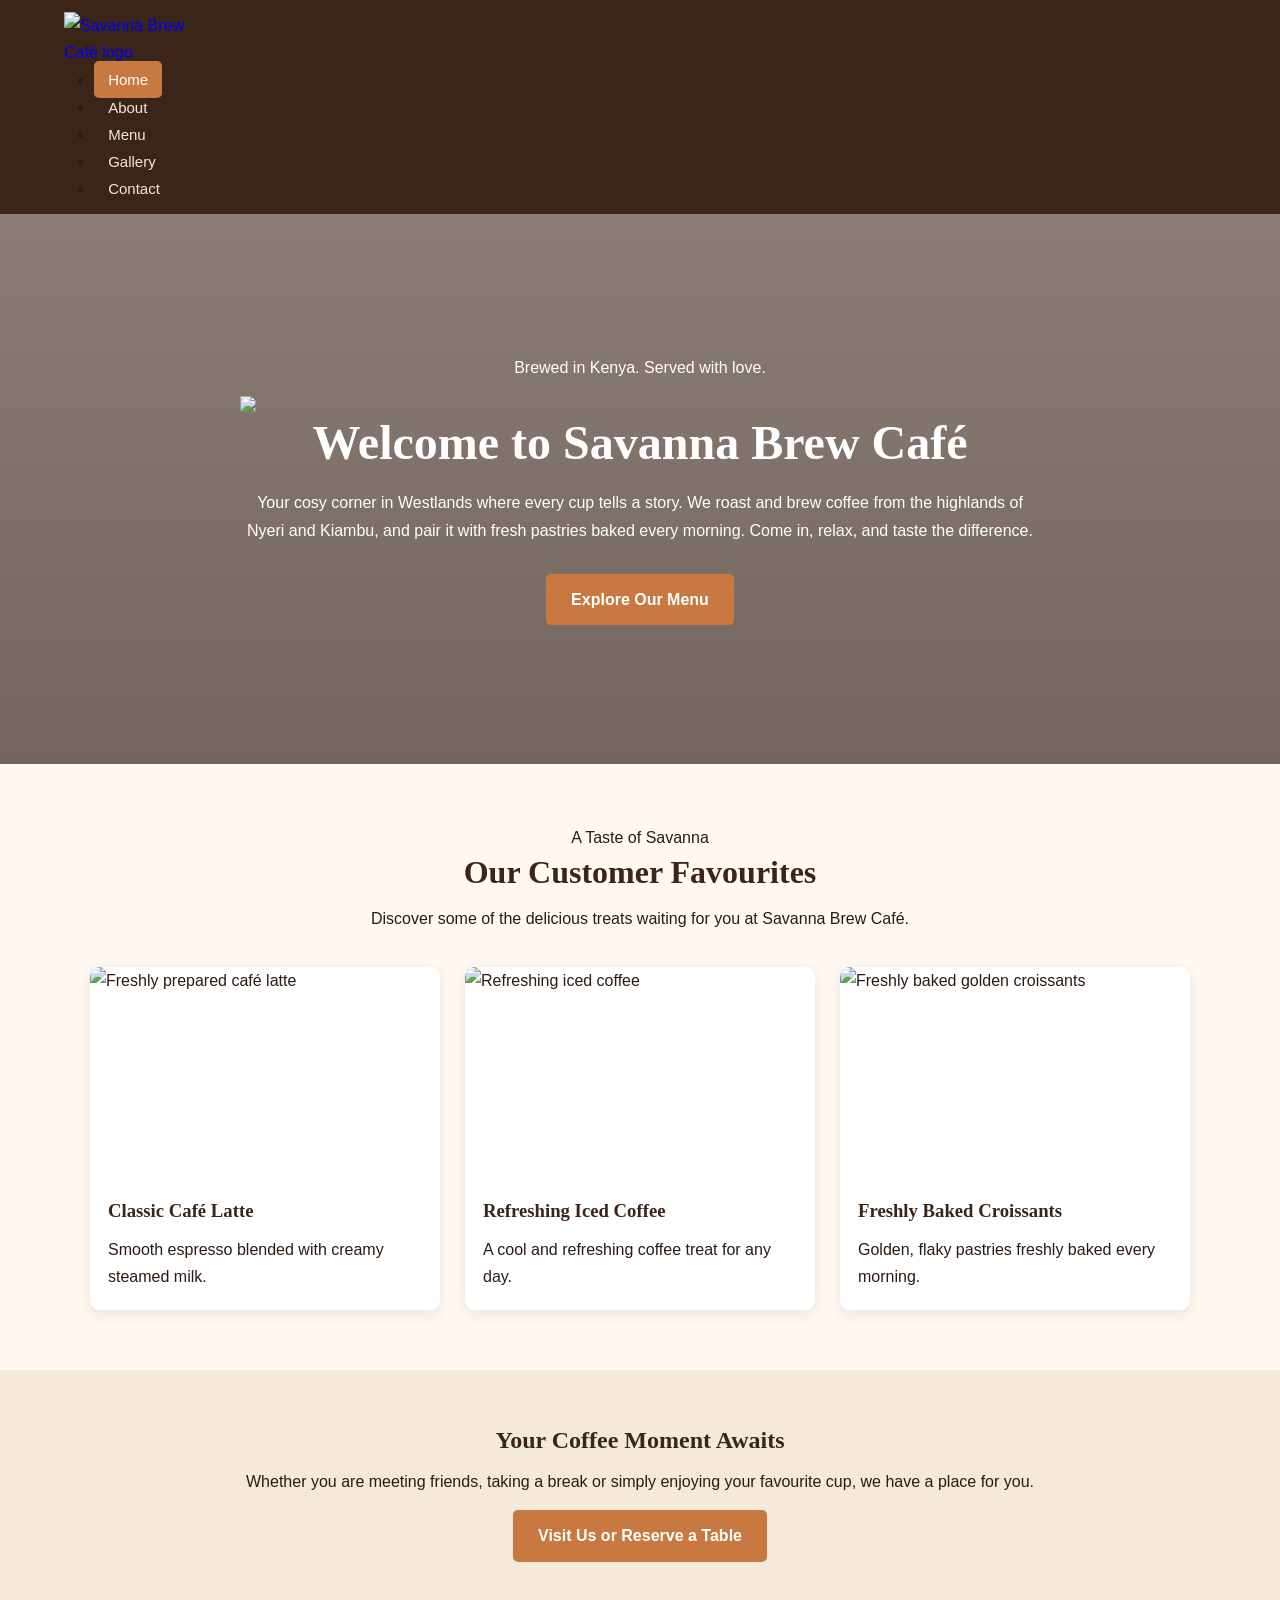
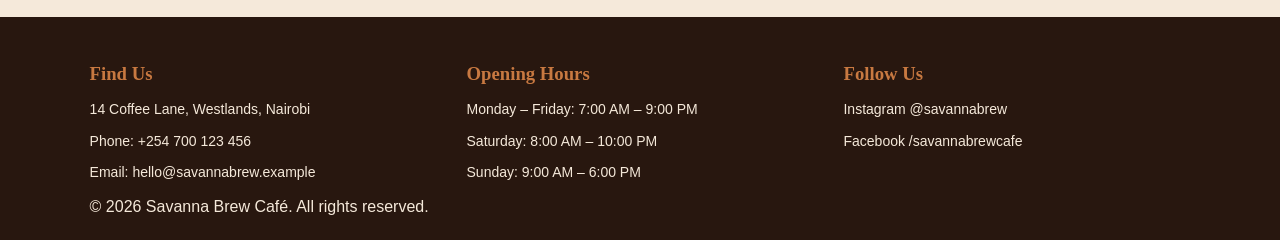
==== commit 516bf2e4: "Add hero image to the hero content section" ====
--- a/index.html
+++ b/index.html
@@ -42,7 +42,7 @@
                 <p class="hero-tagline">
                     Brewed in Kenya. Served with love.
                 </p>
-
+                 <img src="hero.jpeg">
                 <h1>Welcome to Savanna Brew Café</h1>
 
                 <p>
--- a/css/style.css
+++ b/css/style.css
@@ -1,21 +1,13 @@
-/* =================================
-   SAVANNA BREW CAFE
-   Main stylesheet
-================================= */
-
-/* 1. COLOUR PALETTE AND GENERAL SETTINGS */
+/* SAVANNA BREW CAFE - MAIN STYLESHEET */
 
 :root {
-    --coffee-brown: #3B2418;
+    --brown: #3B2418;
     --dark-brown: #28170F;
     --cream: #F5E9DA;
     --light-cream: #FFF9F1;
-    --savanna-orange: #D9822B;
+    --orange: #C87941;
     --white: #FFFFFF;
-    --text-dark: #2B1B12;
-    --soft-brown: #8B6B55;
-    --border-colour: #E4D2BF;
-    --shadow: 0 5px 18px rgba(40, 23, 15, 0.12);
+    --text: #2B1B12;
 }
 
 * {
@@ -25,22 +17,19 @@
 }
 
 html {
-    scroll-behaviour: smooth;
+    scroll-behavior: smooth;
 }
 
 body {
-    font-family: "Open Sans", Arial, sans-serif;
-    background-color: var(--light-cream);
-    color: var(--text-dark);
+    font-family: Arial, sans-serif;
+    background: var(--light-cream);
+    color: var(--text);
     line-height: 1.7;
 }
 
-h1,
-h2,
-h3,
-h4 {
-    font-family: "Playfair Display", Georgia, serif;
-    color: var(--coffee-brown);
+h1, h2, h3 {
+    font-family: Georgia, serif;
+    color: var(--brown);
     line-height: 1.3;
 }
 
@@ -51,73 +40,83 @@
 
 a {
     text-decoration: none;
-    color: inherit;
-}
-
-button,
-input,
-select,
-textarea {
-    font: inherit;
-}
-
-
-/* 2. HEADER AND NAVIGATION */
+}
+
+/* HEADER AND NAVIGATION */
 
 .site-header {
-    background-color: var(--coffee-brown);
-    min-height: 90px;
-    padding: 12px 7%;
+    background: var(--brown);
+    padding: 12px 5%;
     display: flex;
     justify-content: space-between;
     align-items: center;
-    gap: 25px;
+    gap: 15px;
     flex-wrap: wrap;
+    position: sticky;
+    top: 0;
+    z-index: 1000;
 }
 
 .logo img {
-    width: 150px;
-    max-height: 70px;
-    object-fit: contain;
+    width: 140px;
+    height: auto;
 }
 
 .main-nav {
     display: flex;
+    flex-direction: row;
     align-items: center;
     justify-content: center;
-    gap: 12px;
+    gap: 8px;
     flex-wrap: wrap;
 }
 
 .main-nav a {
     color: var(--cream);
-    padding: 9px 15px;
+    padding: 10px 14px;
     border-radius: 5px;
     font-size: 15px;
-    transition: 0.3s ease;
+    transition: 0.3s;
 }
 
 .main-nav a:hover,
 .main-nav a:focus,
 .main-nav a.active {
-    background-color: var(--savanna-orange);
+    background: var(--orange);
     color: var(--white);
 }
 
-
-/* 3. HOME PAGE HERO */
+/* BUTTONS */
+
+.btn {
+    display: inline-block;
+    background: var(--orange);
+    color: var(--white);
+    padding: 12px 25px;
+    margin-top: 15px;
+    border-radius: 5px;
+    font-weight: bold;
+    transition: 0.3s;
+}
+
+.btn:hover,
+.btn:focus {
+    background: var(--dark-brown);
+}
+
+/* HOME PAGE */
 
 .hero {
-    min-height: 570px;
+    min-height: 550px;
     background:
-        linear-gradient(rgba(40, 23, 15, 0.55), rgba(40, 23, 15, 0.65)),
+        linear-gradient(rgba(40, 23, 15, 0.55),
+        rgba(40, 23, 15, 0.65)),
         url("../images/hero.jpeg") center/cover no-repeat;
     display: flex;
+    justify-content: center;
     align-items: center;
-    justify-content: center;
     text-align: center;
-    padding: 70px 8%;
-    color: var(--white);
+    padding: 50px 8%;
 }
 
 .hero-content {
@@ -126,118 +125,87 @@
 
 .hero h1 {
     color: var(--white);
-    font-size: clamp(38px, 6vw, 65px);
-    margin-bottom: 18px;
+    font-size: 48px;
+    margin-bottom: 15px;
 }
 
 .hero p {
     color: var(--white);
-    font-size: 17px;
-    margin-bottom: 25px;
+    margin-bottom: 15px;
 }
 
 .hero .tagline {
-    color: var(--savanna-orange);
+    color: var(--cream);
     font-weight: bold;
     letter-spacing: 2px;
-    text-transform: uppercase;
-}
-
-
-/* 4. BUTTONS */
-
-.btn {
-    display: inline-block;
-    background-color: var(--savanna-orange);
-    color: var(--white);
-    padding: 13px 28px;
-    border-radius: 5px;
-    font-weight: bold;
-    transition: 0.3s ease;
-}
-
-.btn:hover,
-.btn:focus {
-    background-color: var(--dark-brown);
-    transform: translateY(-3px);
-}
-
-
-/* 5. HOME PAGE FEATURED CARDS */
-
-.featured-section {
-    padding: 75px 7%;
-    text-align: center;
+}
+
+.featured-section,
+.gallery-section,
+.menu-section,
+.about-section,
+.contact-section {
+    padding: 60px 7%;
 }
 
 .section-heading {
     text-align: center;
     max-width: 750px;
-    margin: 0 auto 40px;
+    margin: 0 auto 35px;
 }
 
 .section-heading h2 {
-    font-size: 34px;
+    font-size: 32px;
     margin-bottom: 12px;
 }
 
-.section-heading p {
-    color: var(--soft-brown);
-}
-
 .featured-grid {
     display: flex;
     justify-content: center;
-    gap: 28px;
+    gap: 25px;
     flex-wrap: wrap;
 }
 
 .featured-card {
     flex: 1 1 250px;
-    max-width: 360px;
-    background-color: var(--white);
-    border-radius: 12px;
+    max-width: 350px;
+    background: var(--white);
+    border-radius: 10px;
     overflow: hidden;
-    box-shadow: var(--shadow);
-    transition: 0.3s ease;
+    box-shadow: 0 4px 15px #00000018;
+    transition: 0.3s;
 }
 
 .featured-card:hover {
-    transform: translateY(-8px);
-    box-shadow: 0 10px 25px rgba(40, 23, 15, 0.2);
+    transform: translateY(-6px);
 }
 
 .featured-card img {
     width: 100%;
-    height: 230px;
+    height: 220px;
     object-fit: cover;
 }
 
-.featured-card h3 {
-    padding: 18px 15px 5px;
-}
-
+.featured-card h3,
 .featured-card p {
-    padding: 0 18px 22px;
-    color: var(--soft-brown);
+    padding: 12px 18px 0;
+}
+
+.featured-card p {
+    padding-bottom: 20px;
 }
 
 .home-cta {
-    background-color: var(--cream);
+    background: var(--cream);
+    padding: 55px 20px;
     text-align: center;
-    padding: 60px 20px;
 }
 
 .home-cta h2 {
-    margin-bottom: 15px;
-}
-
-.home-cta p {
-    margin-bottom: 20px;
-}
-
-
-/* 6. PAGE BANNERS */
+    margin-bottom: 12px;
+}
+
+/* PAGE BANNERS */
 
 .page-banner {
     min-height: 280px;
@@ -245,7 +213,7 @@
     justify-content: center;
     align-items: center;
     text-align: center;
-    padding: 50px 20px;
+    padding: 40px 20px;
     background-position: center;
     background-size: cover;
     background-repeat: no-repeat;
@@ -256,7 +224,7 @@
     content: "";
     position: absolute;
     inset: 0;
-    background-color: rgba(40, 23, 15, 0.58);
+    background: rgba(40, 23, 15, 0.55);
 }
 
 .banner-content {
@@ -266,13 +234,12 @@
 
 .banner-content h1 {
     color: var(--white);
-    font-size: 48px;
+    font-size: 44px;
     margin-bottom: 10px;
 }
 
 .banner-content p {
-    color: var(--cream);
-    font-size: 17px;
+    color: var(--white);
 }
 
 .about-banner {
@@ -284,34 +251,27 @@
 }
 
 .gallery-banner {
-    background-image: url("../images/gallery-photo-banner.jpg");
+    background-image: url("../images/gallery-coffee-banner.jpg");
 }
 
 .menu-banner {
     background-image: url("../images/menu-coffee-banner.jpg");
 }
 
-
-/* 7. ABOUT PAGE */
-
-.about-section {
-    padding: 75px 7%;
-}
+/* ABOUT PAGE */
 
 .about-container {
     display: flex;
     align-items: center;
-    gap: 50px;
-    max-width: 1150px;
+    gap: 40px;
+    max-width: 1100px;
     margin: auto;
 }
 
 .about-container > img {
     width: 45%;
-    min-height: 400px;
+    border-radius: 12px;
     object-fit: cover;
-    border-radius: 15px;
-    box-shadow: var(--shadow);
 }
 
 .about-content {
@@ -319,17 +279,17 @@
 }
 
 .about-content h2 {
-    font-size: 34px;
-    margin-bottom: 18px;
+    font-size: 30px;
+    margin-bottom: 15px;
 }
 
 .about-content p {
-    margin-bottom: 16px;
+    margin-bottom: 15px;
 }
 
 .values-section {
-    background-color: var(--cream);
-    padding: 75px 7%;
+    background: var(--cream);
+    padding: 60px 7%;
 }
 
 .values-grid {
@@ -340,173 +300,145 @@
 }
 
 .value-card {
-    flex: 1 1 250px;
-    max-width: 360px;
-    background-color: var(--white);
-    padding: 30px 25px;
+    flex: 1 1 230px;
+    max-width: 350px;
+    padding: 25px;
+    background: var(--white);
     border-radius: 10px;
-    box-shadow: var(--shadow);
-    border-bottom: 4px solid var(--savanna-orange);
+    border-bottom: 4px solid var(--orange);
 }
 
 .value-card h3 {
-    margin-bottom: 12px;
-    font-size: 23px;
+    margin-bottom: 10px;
 }
 
 .owner-quote {
-    padding: 65px 8%;
+    padding: 55px 8%;
     text-align: center;
-    background-color: var(--light-cream);
 }
 
 .owner-quote blockquote {
-    max-width: 850px;
+    max-width: 800px;
     margin: auto;
-    padding: 20px 30px;
-    border-left: 5px solid var(--savanna-orange);
+    padding: 20px;
+    border-left: 5px solid var(--orange);
     font-family: Georgia, serif;
-    font-size: 22px;
+    font-size: 20px;
     font-style: italic;
-    color: var(--coffee-brown);
-}
-
-
-/* 8. GALLERY PAGE */
-
-.gallery-section {
-    padding: 75px 7%;
-}
+}
+
+/* GALLERY PAGE */
 
 .gallery-grid {
     display: grid;
     grid-template-columns: repeat(4, 1fr);
-    gap: 22px;
+    gap: 20px;
 }
 
 .gallery-item {
-    position: relative;
+    background: var(--white);
+    border-radius: 9px;
     overflow: hidden;
-    border-radius: 10px;
-    background-color: var(--white);
-    box-shadow: var(--shadow);
+    box-shadow: 0 4px 12px #00000018;
 }
 
 .gallery-item img {
     width: 100%;
-    height: 260px;
+    height: 230px;
     object-fit: cover;
-    transition: transform 0.4s ease;
+    transition: 0.3s;
 }
 
 .gallery-item:hover img {
-    transform: scale(1.08);
+    transform: scale(1.05);
 }
 
 .gallery-item figcaption {
-    padding: 14px;
+    padding: 12px;
     text-align: center;
+    color: var(--brown);
     font-weight: bold;
-    color: var(--coffee-brown);
-}
-
-
-/* 9. MENU PAGE AND TABLES */
-
-.menu-section {
-    padding: 75px 7%;
-}
+}
+
+/* MENU TABLES */
 
 .menu-category {
-    max-width: 1050px;
-    margin: 0 auto 50px;
+    max-width: 1000px;
+    margin: 0 auto 45px;
 }
 
 .menu-category h2 {
-    font-size: 28px;
+    font-size: 27px;
+    border-left: 5px solid var(--orange);
+    padding-left: 12px;
     margin-bottom: 18px;
-    padding-left: 14px;
-    border-left: 5px solid var(--savanna-orange);
 }
 
 .table-container {
     width: 100%;
     overflow-x: auto;
-    border-radius: 10px;
-    box-shadow: var(--shadow);
-    background-color: var(--white);
+    border-radius: 8px;
 }
 
 .menu-table,
 .hours-table {
     width: 100%;
     border-collapse: collapse;
-    background-color: var(--white);
+    background: var(--white);
 }
 
 .menu-table th,
 .hours-table th {
-    background-color: var(--coffee-brown);
+    background: var(--brown);
     color: var(--white);
-    padding: 16px;
     text-align: left;
+    padding: 14px;
 }
 
 .menu-table td,
 .hours-table td {
-    padding: 15px 16px;
-    border-bottom: 1px solid var(--border-colour);
+    padding: 13px;
+    border-bottom: 1px solid #E4D2BF;
 }
 
 .menu-table tbody tr:nth-child(even),
 .hours-table tbody tr:nth-child(even) {
-    background-color: var(--cream);
+    background: var(--cream);
 }
 
 .menu-table tbody tr:hover,
 .hours-table tbody tr:hover {
-    background-color: #F1D8BD;
+    background: #F0D6BE;
 }
 
 .menu-table th:last-child,
 .menu-table td:last-child {
     text-align: right;
-    white-space: nowrap;
-}
-
-.menu-table tbody td:first-child {
-    font-weight: bold;
-    color: var(--coffee-brown);
-}
-
-
-/* 10. CONTACT PAGE */
-
-.contact-section {
-    padding: 70px 7%;
-}
+}
+
+/* CONTACT PAGE */
 
 .contact-container {
     max-width: 1100px;
     margin: auto;
     display: grid;
     grid-template-columns: 1fr 1fr;
-    gap: 40px;
+    gap: 30px;
 }
 
 .contact-info,
 .contact-details,
 .reservation-form {
-    background-color: var(--white);
-    padding: 30px;
-    border-radius: 12px;
-    box-shadow: var(--shadow);
+    background: var(--white);
+    padding: 25px;
+    border-radius: 10px;
+    box-shadow: 0 4px 15px #00000012;
 }
 
 .contact-info h2,
 .contact-details h2,
 .reservation-form h2 {
-    margin-bottom: 20px;
+    margin-bottom: 15px;
 }
 
 .contact-info p,
@@ -516,73 +448,62 @@
 
 .contact-info a,
 .contact-details a {
-    color: var(--coffee-brown);
-    font-weight: bold;
-}
-
-.contact-info a:hover,
-.contact-details a:hover {
-    color: var(--savanna-orange);
+    color: var(--orange);
 }
 
 .hours-section {
     max-width: 850px;
-    margin: 50px auto;
+    margin: 40px auto;
 }
 
 .hours-section h2 {
-    margin-bottom: 20px;
+    margin-bottom: 15px;
 }
 
 .reservation-form {
     max-width: 800px;
-    margin: 50px auto;
+    margin: 40px auto;
 }
 
 .reservation-form label {
     display: block;
-    margin: 15px 0 6px;
+    margin: 12px 0 5px;
     font-weight: bold;
-    color: var(--coffee-brown);
 }
 
 .reservation-form input,
 .reservation-form select,
 .reservation-form textarea {
     width: 100%;
-    padding: 12px;
-    border: 1px solid var(--border-colour);
-    border-radius: 6px;
-    background-color: var(--light-cream);
-    color: var(--text-dark);
+    padding: 11px;
+    border: 1px solid #D8C5B3;
+    border-radius: 5px;
+    background: var(--light-cream);
 }
 
 .reservation-form input:focus,
 .reservation-form select:focus,
 .reservation-form textarea:focus {
-    outline: 2px solid var(--savanna-orange);
-    border-color: var(--savanna-orange);
+    outline: 2px solid var(--orange);
 }
 
 .reservation-form fieldset {
-    margin-top: 20px;
-    padding: 18px;
-    border: 1px solid var(--border-colour);
-    border-radius: 7px;
+    margin-top: 18px;
+    padding: 15px;
+    border: 1px solid #D8C5B3;
+    border-radius: 5px;
 }
 
 .reservation-form legend {
-    padding: 0 8px;
+    padding: 0 6px;
     font-weight: bold;
-    color: var(--coffee-brown);
 }
 
 .reservation-form fieldset label {
     display: inline-flex;
     align-items: center;
-    gap: 8px;
-    margin: 8px 18px 8px 0;
-    font-weight: normal;
+    gap: 6px;
+    margin-right: 15px;
 }
 
 .reservation-form fieldset input {
@@ -590,24 +511,22 @@
 }
 
 .reservation-form button {
-    margin-top: 22px;
     border: none;
     cursor: pointer;
 }
 
-
-/* 11. FOOTER */
+/* FOOTER */
 
 .site-footer {
-    background-color: var(--dark-brown);
+    background: var(--dark-brown);
     color: var(--cream);
-    padding: 50px 7% 20px;
+    padding: 45px 7% 20px;
 }
 
 .footer-container {
     display: flex;
     justify-content: space-between;
-    gap: 35px;
+    gap: 30px;
     flex-wrap: wrap;
     max-width: 1200px;
     margin: auto;
@@ -618,9 +537,8 @@
 }
 
 .footer-column h3 {
-    color: var(--savanna-orange);
-    margin-bottom: 15px;
-    font-size: 21px;
+    color: var(--orange);
+    margin-bottom: 12px;
 }
 
 .footer-column p {
@@ -630,33 +548,29 @@
 
 .footer-column a {
     color: var(--cream);
-    transition: 0.3s ease;
 }
 
 .footer-column a:hover {
-    color: var(--savanna-orange);
+    color: var(--orange);
 }
 
 .copyright {
     text-align: center;
-    border-top: 1px solid rgba(245, 233, 218, 0.2);
-    padding-top: 20px;
-    margin-top: 35px;
+    border-top: 1px solid #FFFFFF30;
+    padding-top: 18px;
+    margin-top: 30px;
     font-size: 13px;
 }
 
-
-/* 12. RESPONSIVE DESIGN */
+/* TABLET AND MOBILE */
 
 @media (max-width: 768px) {
-
     .site-header {
         justify-content: center;
-        padding: 15px 4%;
     }
 
     .main-nav {
-        gap: 5px;
+        justify-content: center;
     }
 
     .main-nav a {
@@ -665,47 +579,35 @@
     }
 
     .hero {
-        min-height: 480px;
-        padding: 50px 6%;
-    }
-
-    .hero p {
-        font-size: 15px;
+        min-height: 450px;
+    }
+
+    .hero h1 {
+        font-size: 36px;
     }
 
     .about-container {
         flex-direction: column;
-        gap: 30px;
     }
 
     .about-container > img {
         width: 100%;
-        min-height: 280px;
     }
 
     .gallery-grid {
         grid-template-columns: repeat(2, 1fr);
     }
 
-    .gallery-item img {
-        height: 220px;
-    }
-
     .contact-container {
         grid-template-columns: 1fr;
     }
 
     .banner-content h1 {
-        font-size: 38px;
-    }
-
-    .section-heading h2 {
-        font-size: 29px;
+        font-size: 34px;
     }
 }
 
 @media (max-width: 480px) {
-
     .gallery-grid {
         grid-template-columns: 1fr;
     }
@@ -714,32 +616,24 @@
         height: 250px;
     }
 
+    .main-nav {
+        gap: 3px;
+    }
+
     .main-nav a {
+        padding: 7px 8px;
         font-size: 12px;
-        padding: 7px 8px;
     }
 
     .logo img {
-        width: 125px;
-    }
-
-    .page-banner {
-        min-height: 220px;
-    }
-
-    .banner-content h1 {
-        font-size: 32px;
+        width: 120px;
     }
 
     .menu-table th,
     .menu-table td,
     .hours-table th,
     .hours-table td {
-        padding: 11px;
+        padding: 9px;
         font-size: 13px;
     }
-
-    .reservation-form {
-        padding: 20px;
-    }
-}
+}
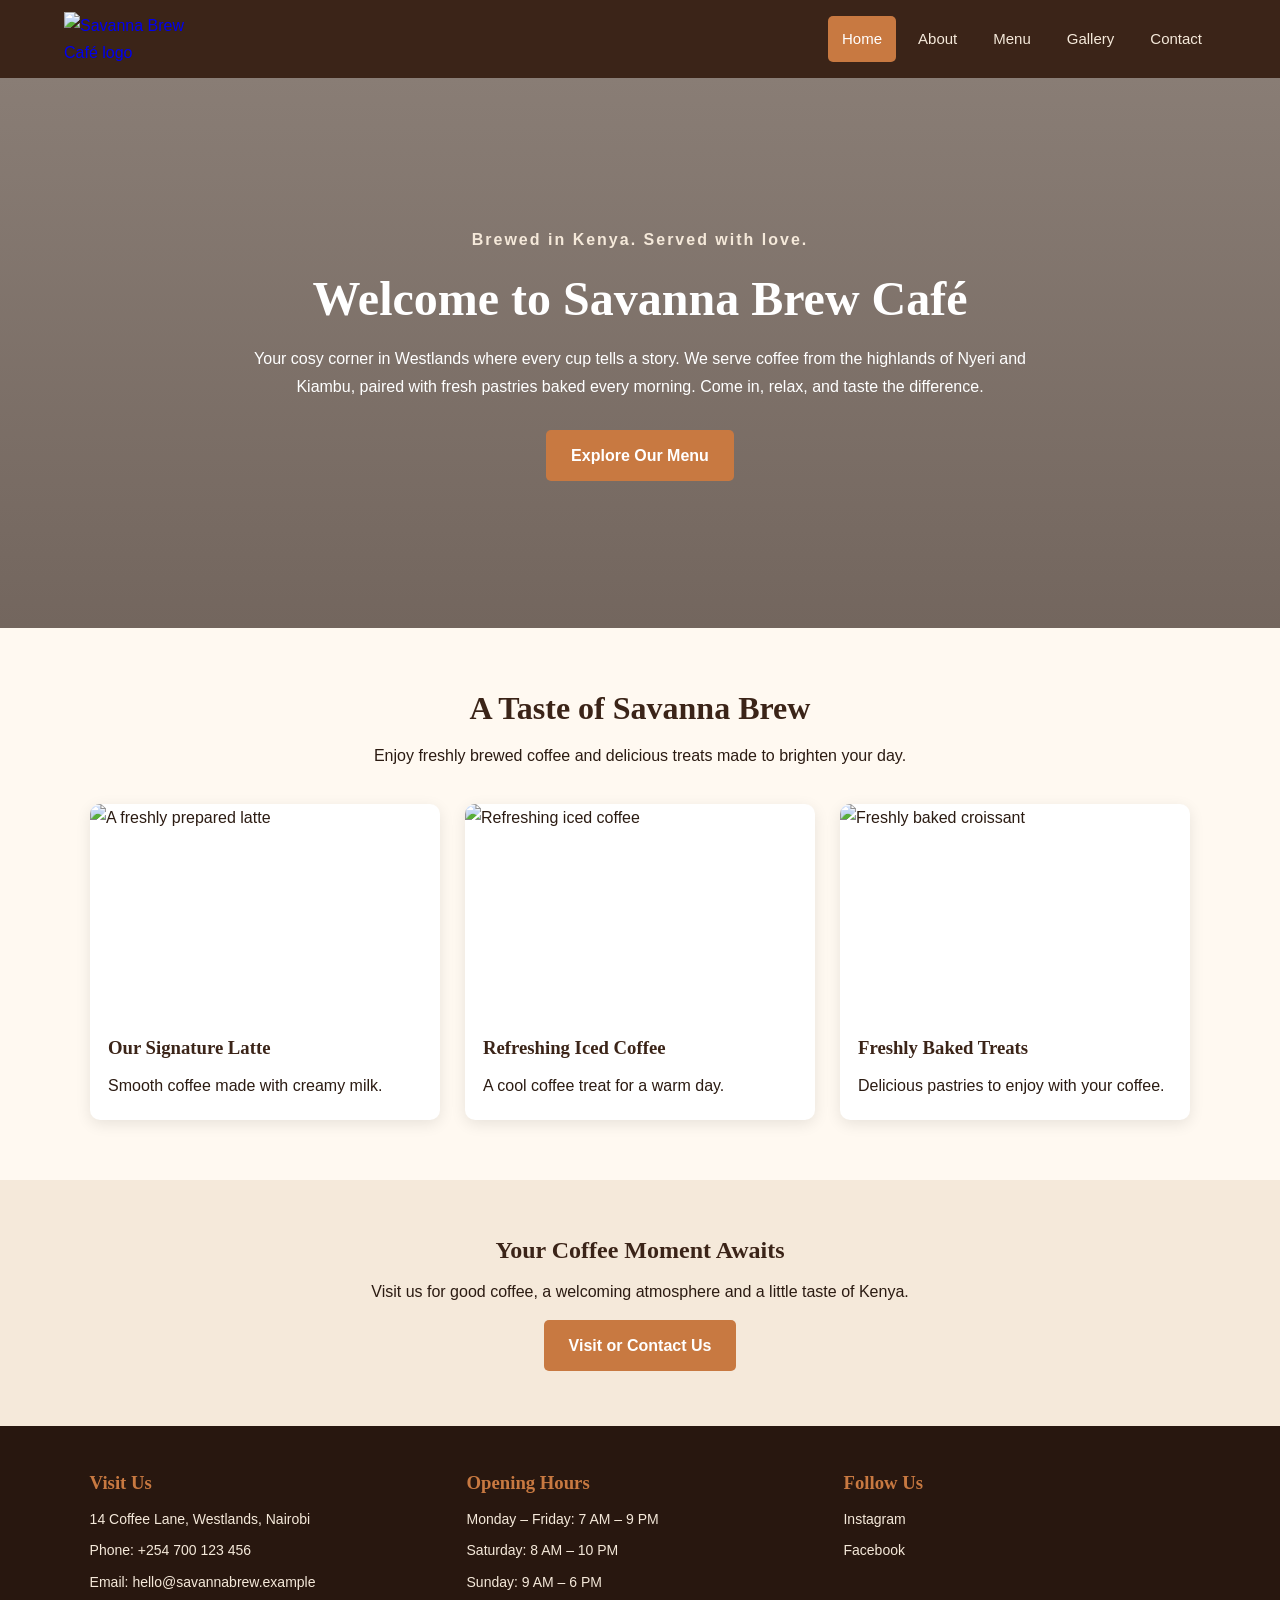
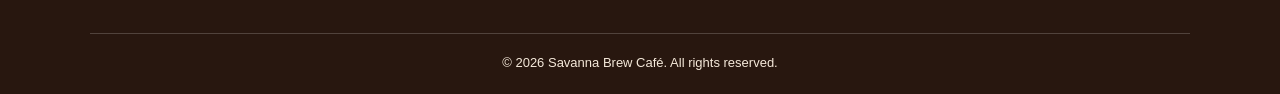
==== commit 44ab3c00: "Refactor index.html for improved structure and content Removed old logo references and updated navig" ====
--- a/index.html
+++ b/index.html
@@ -3,108 +3,77 @@
 <head>
     <meta charset="UTF-8">
     <meta name="viewport" content="width=device-width, initial-scale=1.0">
-    <meta name="description" content="Welcome to Savanna Brew Café in Westlands, Nairobi. Enjoy freshly brewed Kenyan coffee and delicious pastries.">
     <title>Home | Savanna Brew Café</title>
-
     <link rel="stylesheet" href="css/style.css">
 </head>
-
 <body>
 
     <!-- Header and Navigation -->
     <header class="site-header">
-        <div class="header-container">
+        <a href="index.html" class="logo">
+            <img src="images/savanna-brew-logo.png"
+                 alt="Savanna Brew Café logo">
+        </a>
 
-            <a href="index.html" class="logo">
-                <img src="savanna-brew-logo.png"
-                     alt="Savanna Brew Café logo">
-            </a>
-
-            <nav class="main-nav" aria-label="Main navigation">
-                <ul>
-                    <li><a href="index.html" class="active">Home</a></li>
-                    <li><a href="about.html">About</a></li>
-                    <li><a href="menu.html">Menu</a></li>
-                    <li><a href="gallery.html">Gallery</a></li>
-                    <li><a href="contact.html">Contact</a></li>
-                </ul>
-            </nav>
-
-        </div>
+        <nav class="main-nav">
+            <a href="index.html" class="active">Home</a>
+            <a href="about.html">About</a>
+            <a href="menu.html">Menu</a>
+            <a href="gallery.html">Gallery</a>
+            <a href="contact.html">Contact</a>
+        </nav>
     </header>
 
-    <!-- Main Content -->
+    <!-- Home Hero Section -->
     <main>
-
-        <!-- Hero Section -->
         <section class="hero">
             <div class="hero-content">
-                <p class="hero-tagline">
-                    Brewed in Kenya. Served with love.
-                </p>
-                 <img src="hero.jpeg">
+                <p class="tagline">Brewed in Kenya. Served with love.</p>
+
                 <h1>Welcome to Savanna Brew Café</h1>
 
                 <p>
-                    Your cosy corner in Westlands where every cup tells
-                    a story. We roast and brew coffee from the highlands
-                    of Nyeri and Kiambu, and pair it with fresh pastries
-                    baked every morning. Come in, relax, and taste the difference.
+                    Your cosy corner in Westlands where every cup tells a
+                    story. We serve coffee from the highlands of Nyeri and
+                    Kiambu, paired with fresh pastries baked every morning.
+                    Come in, relax, and taste the difference.
                 </p>
 
-                <a href="menu.html" class="btn">
-                    Explore Our Menu
-                </a>
+                <a href="menu.html" class="btn">Explore Our Menu</a>
             </div>
         </section>
 
-        <!-- Featured Section -->
+        <!-- Featured Items -->
         <section class="featured-section">
             <div class="section-heading">
-                <p class="section-subtitle">A Taste of Savanna</p>
-                <h2>Our Customer Favourites</h2>
+                <h2>A Taste of Savanna Brew</h2>
                 <p>
-                    Discover some of the delicious treats waiting for you
-                    at Savanna Brew Café.
+                    Enjoy freshly brewed coffee and delicious treats
+                    made to brighten your day.
                 </p>
             </div>
 
             <div class="featured-grid">
 
                 <article class="featured-card">
-                    <img src="latte.jpg"
-                         alt="Freshly prepared café latte">
-
-                    <div class="card-content">
-                        <h3>Classic Café Latte</h3>
-                        <p>
-                            Smooth espresso blended with creamy steamed milk.
-                        </p>
-                    </div>
+                    <img src="images/latte.jpg"
+                         alt="A freshly prepared latte">
+                    <h3>Our Signature Latte</h3>
+                    <p>Smooth coffee made with creamy milk.</p>
                 </article>
 
                 <article class="featured-card">
-                    <img src="iced-coffee.jpg"
+                    <img src="images/iced-coffee.jpg"
                          alt="Refreshing iced coffee">
-
-                    <div class="card-content">
-                        <h3>Refreshing Iced Coffee</h3>
-                        <p>
-                            A cool and refreshing coffee treat for any day.
-                        </p>
-                    </div>
+                    <h3>Refreshing Iced Coffee</h3>
+                    <p>A cool coffee treat for a warm day.</p>
                 </article>
 
                 <article class="featured-card">
-                    <img src="croissants.jpg"
-                         alt="Freshly baked golden croissants">
-
-                    <div class="card-content">
-                        <h3>Freshly Baked Croissants</h3>
-                        <p>
-                            Golden, flaky pastries freshly baked every morning.
-                        </p>
-                    </div>
+                    <img src="images/croissant.jpg"
+                         alt="Freshly baked croissant">
+                    <h3>Freshly Baked Treats</h3>
+                    <p>Delicious pastries to enjoy with your coffee.</p>
                 </article>
 
             </div>
@@ -113,61 +82,53 @@
         <!-- Contact Call to Action -->
         <section class="home-cta">
             <h2>Your Coffee Moment Awaits</h2>
-
             <p>
-                Whether you are meeting friends, taking a break or simply
-                enjoying your favourite cup, we have a place for you.
+                Visit us for good coffee, a welcoming atmosphere
+                and a little taste of Kenya.
             </p>
-
-            <a href="contact.html" class="btn">
-                Visit Us or Reserve a Table
-            </a>
+            <a href="contact.html" class="btn">Visit or Contact Us</a>
         </section>
-
     </main>
 
     <!-- Footer -->
     <footer class="site-footer">
         <div class="footer-container">
 
-            <section class="footer-column">
-                <h3>Find Us</h3>
+            <div class="footer-column">
+                <h3>Visit Us</h3>
                 <p>14 Coffee Lane, Westlands, Nairobi</p>
                 <p>Phone: +254 700 123 456</p>
                 <p>Email: hello@savannabrew.example</p>
-            </section>
+            </div>
 
-            <section class="footer-column">
+            <div class="footer-column">
                 <h3>Opening Hours</h3>
-                <p>Monday – Friday: 7:00 AM – 9:00 PM</p>
-                <p>Saturday: 8:00 AM – 10:00 PM</p>
-                <p>Sunday: 9:00 AM – 6:00 PM</p>
-            </section>
+                <p>Monday – Friday: 7 AM – 9 PM</p>
+                <p>Saturday: 8 AM – 10 PM</p>
+                <p>Sunday: 9 AM – 6 PM</p>
+            </div>
 
-            <section class="footer-column">
+            <div class="footer-column">
                 <h3>Follow Us</h3>
                 <p>
-                    <a href="https://www.instagram.com/savannabrew/"
+                    <a href="https://www.instagram.com/"
                        target="_blank" rel="noopener noreferrer">
-                        Instagram @savannabrew
+                        Instagram
                     </a>
                 </p>
-
                 <p>
-                    <a href="https://www.facebook.com/savannabrewcafe/"
+                    <a href="https://www.facebook.com/"
                        target="_blank" rel="noopener noreferrer">
-                        Facebook /savannabrewcafe
+                        Facebook
                     </a>
                 </p>
-            </section>
+            </div>
 
         </div>
 
-        <div class="footer-bottom">
-            <p>
-                &copy; 2026 Savanna Brew Café. All rights reserved.
-            </p>
-        </div>
+        <p class="copyright">
+            &copy; 2026 Savanna Brew Café. All rights reserved.
+        </p>
     </footer>
 
 </body>
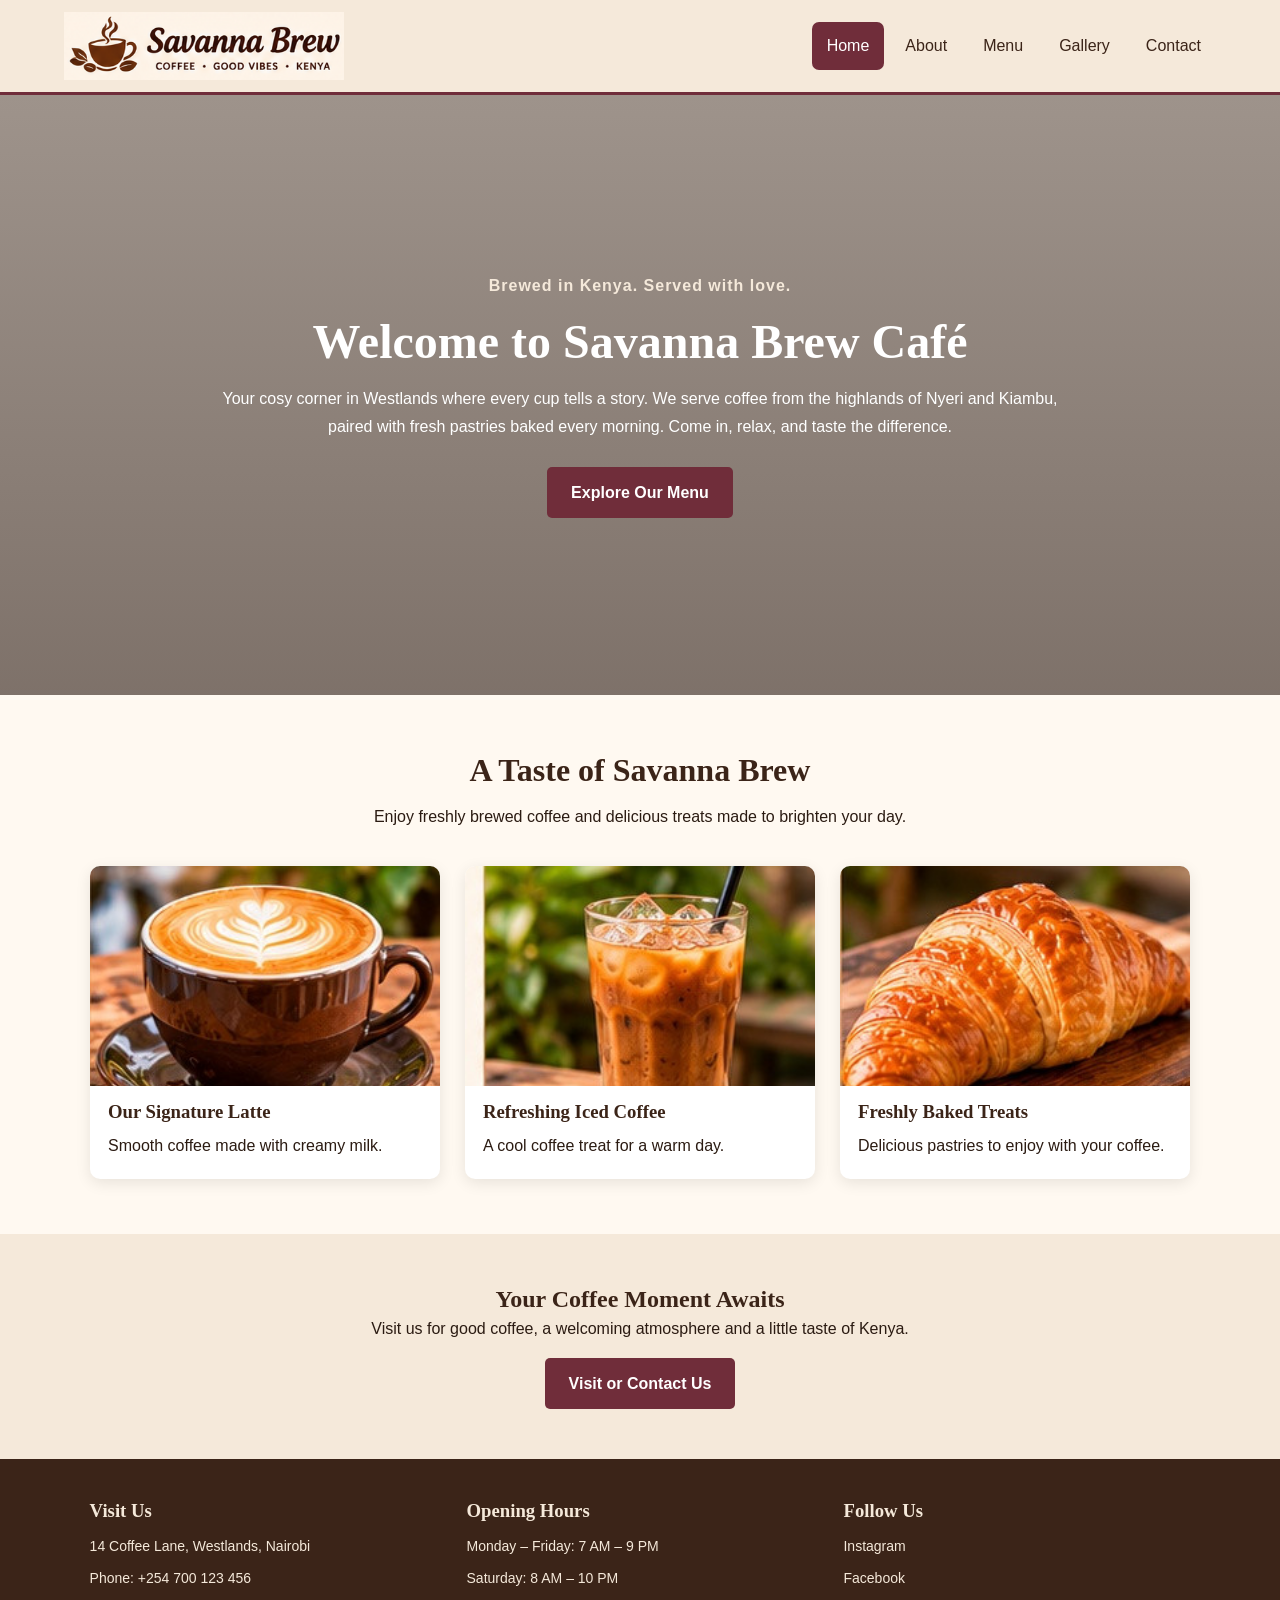
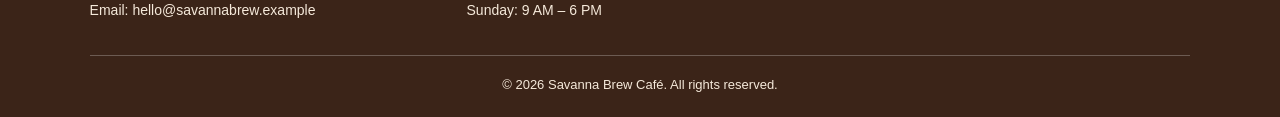
==== commit 33720103: "Update image source paths in index.html" ====
--- a/index.html
+++ b/index.html
@@ -11,7 +11,7 @@
     <!-- Header and Navigation -->
     <header class="site-header">
         <a href="index.html" class="logo">
-            <img src="images/savanna-brew-logo.png"
+            <img src="savanna-brew-logo.png"
                  alt="Savanna Brew Café logo">
         </a>
 
@@ -56,21 +56,21 @@
             <div class="featured-grid">
 
                 <article class="featured-card">
-                    <img src="images/latte.jpg"
+                    <img src="latte.jpg"
                          alt="A freshly prepared latte">
                     <h3>Our Signature Latte</h3>
                     <p>Smooth coffee made with creamy milk.</p>
                 </article>
 
                 <article class="featured-card">
-                    <img src="images/iced-coffee.jpg"
+                    <img src="iced-coffee.jpg"
                          alt="Refreshing iced coffee">
                     <h3>Refreshing Iced Coffee</h3>
                     <p>A cool coffee treat for a warm day.</p>
                 </article>
 
                 <article class="featured-card">
-                    <img src="images/croissant.jpg"
+                    <img src="croissant.jpg"
                          alt="Freshly baked croissant">
                     <h3>Freshly Baked Treats</h3>
                     <p>Delicious pastries to enjoy with your coffee.</p>
--- a/css/style.css
+++ b/css/style.css
@@ -1,8 +1,8 @@
-/* SAVANNA BREW CAFE - MAIN STYLESHEET */
+/* SAVANNA BREW CAFE STYLES */
 
 :root {
     --brown: #3B2418;
-    --dark-brown: #28170F;
+    --burgundy: #702D3A;
     --cream: #F5E9DA;
     --light-cream: #FFF9F1;
     --orange: #C87941;
@@ -16,10 +16,6 @@
     box-sizing: border-box;
 }
 
-html {
-    scroll-behavior: smooth;
-}
-
 body {
     font-family: Arial, sans-serif;
     background: var(--light-cream);
@@ -33,56 +29,63 @@
     line-height: 1.3;
 }
 
+a {
+    text-decoration: none;
+}
+
 img {
     max-width: 100%;
     display: block;
 }
 
-a {
-    text-decoration: none;
-}
-
 /* HEADER AND NAVIGATION */
 
 .site-header {
-    background: var(--brown);
-    padding: 12px 5%;
+    background: var(--cream);
     display: flex;
     justify-content: space-between;
     align-items: center;
-    gap: 15px;
-    flex-wrap: wrap;
+    padding: 12px 5%;
+    gap: 20px;
     position: sticky;
     top: 0;
     z-index: 1000;
+    border-bottom: 3px solid var(--burgundy);
+}
+
+.logo {
+    flex-shrink: 0;
 }
 
 .logo img {
-    width: 140px;
+    width: 280px;
+    max-width: 100%;
     height: auto;
 }
 
 .main-nav {
     display: flex;
     flex-direction: row;
+    justify-content: flex-end;
     align-items: center;
-    justify-content: center;
-    gap: 8px;
-    flex-wrap: wrap;
+    gap: 6px;
+    flex-wrap: nowrap;
 }
 
 .main-nav a {
-    color: var(--cream);
-    padding: 10px 14px;
-    border-radius: 5px;
-    font-size: 15px;
+    display: inline-block;
+    color: var(--brown);
+    padding: 10px 15px;
+    border-radius: 7px;
+    font-size: 16px;
+    white-space: nowrap;
     transition: 0.3s;
 }
 
 .main-nav a:hover,
 .main-nav a:focus,
 .main-nav a.active {
-    background: var(--orange);
+    background: var(--burgundy);
     color: var(--white);
 }
 
@@ -90,54 +93,55 @@
 
 .btn {
     display: inline-block;
-    background: var(--orange);
+    background: var(--burgundy);
     color: var(--white);
-    padding: 12px 25px;
+    padding: 12px 24px;
     margin-top: 15px;
+    border: none;
     border-radius: 5px;
+    cursor: pointer;
     font-weight: bold;
-    transition: 0.3s;
 }
 
 .btn:hover,
 .btn:focus {
-    background: var(--dark-brown);
-}
-
-/* HOME PAGE */
+    background: var(--orange);
+}
+
+/* HOME HERO */
 
 .hero {
-    min-height: 550px;
+    min-height: 600px;
     background:
-        linear-gradient(rgba(40, 23, 15, 0.55),
-        rgba(40, 23, 15, 0.65)),
-        url("../images/hero.jpeg") center/cover no-repeat;
+        linear-gradient(rgba(40, 23, 15, 0.45),
+        rgba(40, 23, 15, 0.60)),
+        url("../images/hero.jpeg") center center / cover no-repeat;
     display: flex;
     justify-content: center;
     align-items: center;
     text-align: center;
-    padding: 50px 8%;
+    padding: 60px 8%;
 }
 
 .hero-content {
-    max-width: 800px;
+    max-width: 850px;
 }
 
 .hero h1 {
     color: var(--white);
     font-size: 48px;
-    margin-bottom: 15px;
+    margin: 12px 0;
 }
 
 .hero p {
     color: var(--white);
-    margin-bottom: 15px;
+    margin-bottom: 12px;
 }
 
 .hero .tagline {
     color: var(--cream);
     font-weight: bold;
-    letter-spacing: 2px;
+    letter-spacing: 1px;
 }
 
 .featured-section,
@@ -145,7 +149,7 @@
 .menu-section,
 .about-section,
 .contact-section {
-    padding: 60px 7%;
+    padding: 55px 7%;
 }
 
 .section-heading {
@@ -159,7 +163,10 @@
     margin-bottom: 12px;
 }
 
-.featured-grid {
+/* HOME FEATURED CARDS */
+
+.featured-grid,
+.values-grid {
     display: flex;
     justify-content: center;
     gap: 25px;
@@ -177,7 +184,7 @@
 }
 
 .featured-card:hover {
-    transform: translateY(-6px);
+    transform: translateY(-5px);
 }
 
 .featured-card img {
@@ -186,60 +193,57 @@
     object-fit: cover;
 }
 
-.featured-card h3,
+.featured-card h3 {
+    padding: 14px 18px 0;
+}
+
 .featured-card p {
-    padding: 12px 18px 0;
-}
-
-.featured-card p {
-    padding-bottom: 20px;
+    padding: 8px 18px 20px;
 }
 
 .home-cta {
     background: var(--cream);
-    padding: 55px 20px;
     text-align: center;
-}
-
-.home-cta h2 {
-    margin-bottom: 12px;
+    padding: 50px 20px;
 }
 
 /* PAGE BANNERS */
 
 .page-banner {
-    min-height: 280px;
+    min-height: 300px;
+    position: relative;
     display: flex;
     justify-content: center;
     align-items: center;
     text-align: center;
-    padding: 40px 20px;
+    padding: 45px 20px;
     background-position: center;
     background-size: cover;
     background-repeat: no-repeat;
-    position: relative;
 }
 
 .page-banner::before {
     content: "";
     position: absolute;
     inset: 0;
-    background: rgba(40, 23, 15, 0.55);
+    background: rgba(40, 23, 15, 0.45);
 }
 
 .banner-content {
     position: relative;
     z-index: 1;
+    max-width: 850px;
 }
 
 .banner-content h1 {
     color: var(--white);
-    font-size: 44px;
-    margin-bottom: 10px;
+    font-size: 46px;
+    margin-bottom: 12px;
 }
 
 .banner-content p {
     color: var(--white);
+    font-size: 19px;
 }
 
 .about-banner {
@@ -261,17 +265,18 @@
 /* ABOUT PAGE */
 
 .about-container {
+    max-width: 1100px;
+    margin: auto;
     display: flex;
     align-items: center;
     gap: 40px;
-    max-width: 1100px;
-    margin: auto;
 }
 
 .about-container > img {
     width: 45%;
-    border-radius: 12px;
+    max-height: 450px;
     object-fit: cover;
+    border-radius: 10px;
 }
 
 .about-content {
@@ -289,23 +294,16 @@
 
 .values-section {
     background: var(--cream);
-    padding: 60px 7%;
-}
-
-.values-grid {
-    display: flex;
-    justify-content: center;
-    gap: 25px;
-    flex-wrap: wrap;
+    padding: 55px 7%;
 }
 
 .value-card {
     flex: 1 1 230px;
     max-width: 350px;
+    background: var(--white);
     padding: 25px;
-    background: var(--white);
-    border-radius: 10px;
-    border-bottom: 4px solid var(--orange);
+    border-radius: 8px;
+    border-bottom: 4px solid var(--burgundy);
 }
 
 .value-card h3 {
@@ -313,7 +311,7 @@
 }
 
 .owner-quote {
-    padding: 55px 8%;
+    padding: 50px 8%;
     text-align: center;
 }
 
@@ -321,36 +319,36 @@
     max-width: 800px;
     margin: auto;
     padding: 20px;
-    border-left: 5px solid var(--orange);
+    border-left: 5px solid var(--burgundy);
     font-family: Georgia, serif;
     font-size: 20px;
     font-style: italic;
 }
 
-/* GALLERY PAGE */
+/* GALLERY */
 
 .gallery-grid {
     display: grid;
-    grid-template-columns: repeat(4, 1fr);
+    grid-template-columns: repeat(4, minmax(0, 1fr));
     gap: 20px;
 }
 
 .gallery-item {
     background: var(--white);
-    border-radius: 9px;
+    border-radius: 8px;
     overflow: hidden;
     box-shadow: 0 4px 12px #00000018;
 }
 
 .gallery-item img {
     width: 100%;
-    height: 230px;
+    height: 220px;
     object-fit: cover;
     transition: 0.3s;
 }
 
 .gallery-item:hover img {
-    transform: scale(1.05);
+    transform: scale(1.04);
 }
 
 .gallery-item figcaption {
@@ -364,14 +362,14 @@
 
 .menu-category {
     max-width: 1000px;
-    margin: 0 auto 45px;
+    margin: 0 auto 40px;
 }
 
 .menu-category h2 {
-    font-size: 27px;
-    border-left: 5px solid var(--orange);
+    border-left: 5px solid var(--burgundy);
     padding-left: 12px;
     margin-bottom: 18px;
+    font-size: 27px;
 }
 
 .table-container {
@@ -389,7 +387,7 @@
 
 .menu-table th,
 .hours-table th {
-    background: var(--brown);
+    background: var(--burgundy);
     color: var(--white);
     text-align: left;
     padding: 14px;
@@ -422,22 +420,21 @@
     max-width: 1100px;
     margin: auto;
     display: grid;
-    grid-template-columns: 1fr 1fr;
-    gap: 30px;
+    grid-template-columns: repeat(2, minmax(0, 1fr));
+    gap: 25px;
 }
 
 .contact-info,
-.contact-details,
-.reservation-form {
+.contact-details {
     background: var(--white);
     padding: 25px;
     border-radius: 10px;
-    box-shadow: 0 4px 15px #00000012;
+    box-shadow: 0 4px 12px #00000012;
+    min-width: 0;
 }
 
 .contact-info h2,
-.contact-details h2,
-.reservation-form h2 {
+.contact-details h2 {
     margin-bottom: 15px;
 }
 
@@ -448,12 +445,23 @@
 
 .contact-info a,
 .contact-details a {
-    color: var(--orange);
+    color: var(--burgundy);
+    overflow-wrap: anywhere;
+}
+
+.contact-details iframe {
+    display: block;
+    width: 100%;
+    max-width: 100%;
+    border: 0;
+    border-radius: 8px;
+    margin-top: 15px;
 }
 
 .hours-section {
     max-width: 850px;
     margin: 40px auto;
+    padding: 0 20px;
 }
 
 .hours-section h2 {
@@ -463,6 +471,14 @@
 .reservation-form {
     max-width: 800px;
     margin: 40px auto;
+    padding: 25px;
+    background: var(--white);
+    border-radius: 10px;
+    box-shadow: 0 4px 12px #00000012;
+}
+
+.reservation-form h2 {
+    margin-bottom: 15px;
 }
 
 .reservation-form label {
@@ -479,12 +495,13 @@
     border: 1px solid #D8C5B3;
     border-radius: 5px;
     background: var(--light-cream);
+    font: inherit;
 }
 
 .reservation-form input:focus,
 .reservation-form select:focus,
 .reservation-form textarea:focus {
-    outline: 2px solid var(--orange);
+    outline: 2px solid var(--burgundy);
 }
 
 .reservation-form fieldset {
@@ -510,26 +527,21 @@
     width: auto;
 }
 
-.reservation-form button {
-    border: none;
-    cursor: pointer;
-}
-
 /* FOOTER */
 
 .site-footer {
-    background: var(--dark-brown);
+    background: var(--brown);
     color: var(--cream);
-    padding: 45px 7% 20px;
+    padding: 40px 7% 20px;
 }
 
 .footer-container {
+    max-width: 1200px;
+    margin: auto;
     display: flex;
     justify-content: space-between;
     gap: 30px;
     flex-wrap: wrap;
-    max-width: 1200px;
-    margin: auto;
 }
 
 .footer-column {
@@ -537,13 +549,13 @@
 }
 
 .footer-column h3 {
-    color: var(--orange);
+    color: var(--cream);
     margin-bottom: 12px;
 }
 
 .footer-column p {
+    font-size: 14px;
     margin-bottom: 8px;
-    font-size: 14px;
 }
 
 .footer-column a {
@@ -556,21 +568,56 @@
 
 .copyright {
     text-align: center;
-    border-top: 1px solid #FFFFFF30;
+    border-top: 1px solid #FFFFFF40;
+    margin-top: 25px;
     padding-top: 18px;
-    margin-top: 30px;
     font-size: 13px;
 }
 
-/* TABLET AND MOBILE */
-
-@media (max-width: 768px) {
+/* TABLET */
+
+@media (max-width: 1000px) {
     .site-header {
+        padding: 12px 3%;
+        gap: 10px;
+    }
+
+    .logo img {
+        width: 220px;
+    }
+
+    .main-nav {
+        gap: 2px;
+    }
+
+    .main-nav a {
+        padding: 9px 10px;
+        font-size: 14px;
+    }
+
+    .gallery-grid {
+        grid-template-columns: repeat(2, minmax(0, 1fr));
+    }
+}
+
+/* MOBILE */
+
+@media (max-width: 650px) {
+    .site-header {
+        position: relative;
+        flex-direction: column;
         justify-content: center;
+        gap: 10px;
+    }
+
+    .logo img {
+        width: 230px;
     }
 
     .main-nav {
+        width: 100%;
         justify-content: center;
+        flex-wrap: wrap;
     }
 
     .main-nav a {
@@ -579,11 +626,24 @@
     }
 
     .hero {
-        min-height: 450px;
+        min-height: 480px;
+        padding: 40px 6%;
     }
 
     .hero h1 {
-        font-size: 36px;
+        font-size: 34px;
+    }
+
+    .page-banner {
+        min-height: 240px;
+    }
+
+    .banner-content h1 {
+        font-size: 34px;
+    }
+
+    .banner-content p {
+        font-size: 16px;
     }
 
     .about-container {
@@ -595,38 +655,15 @@
     }
 
     .gallery-grid {
-        grid-template-columns: repeat(2, 1fr);
+        grid-template-columns: 1fr;
     }
 
     .contact-container {
         grid-template-columns: 1fr;
     }
 
-    .banner-content h1 {
-        font-size: 34px;
-    }
-}
-
-@media (max-width: 480px) {
-    .gallery-grid {
-        grid-template-columns: 1fr;
-    }
-
-    .gallery-item img {
-        height: 250px;
-    }
-
-    .main-nav {
-        gap: 3px;
-    }
-
-    .main-nav a {
-        padding: 7px 8px;
-        font-size: 12px;
-    }
-
-    .logo img {
-        width: 120px;
+    .reservation-form {
+        margin: 30px 15px;
     }
 
     .menu-table th,
